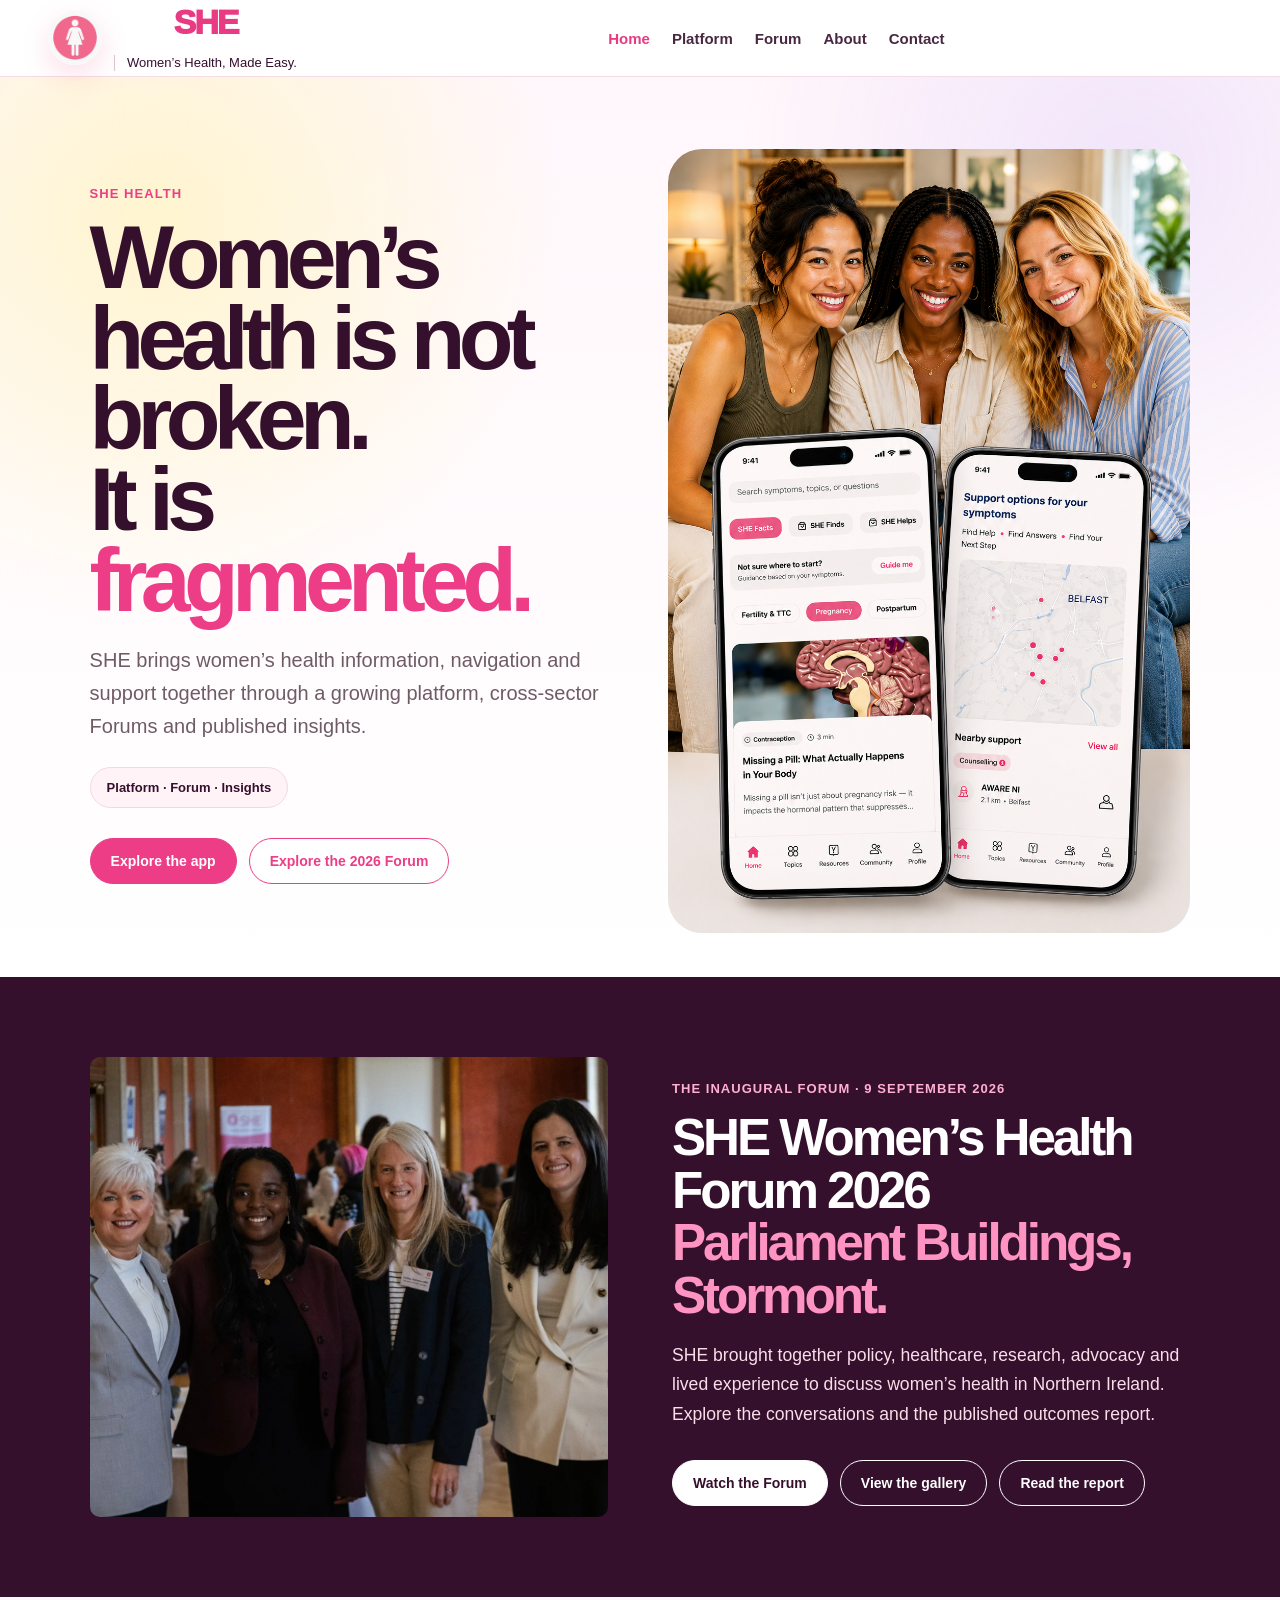
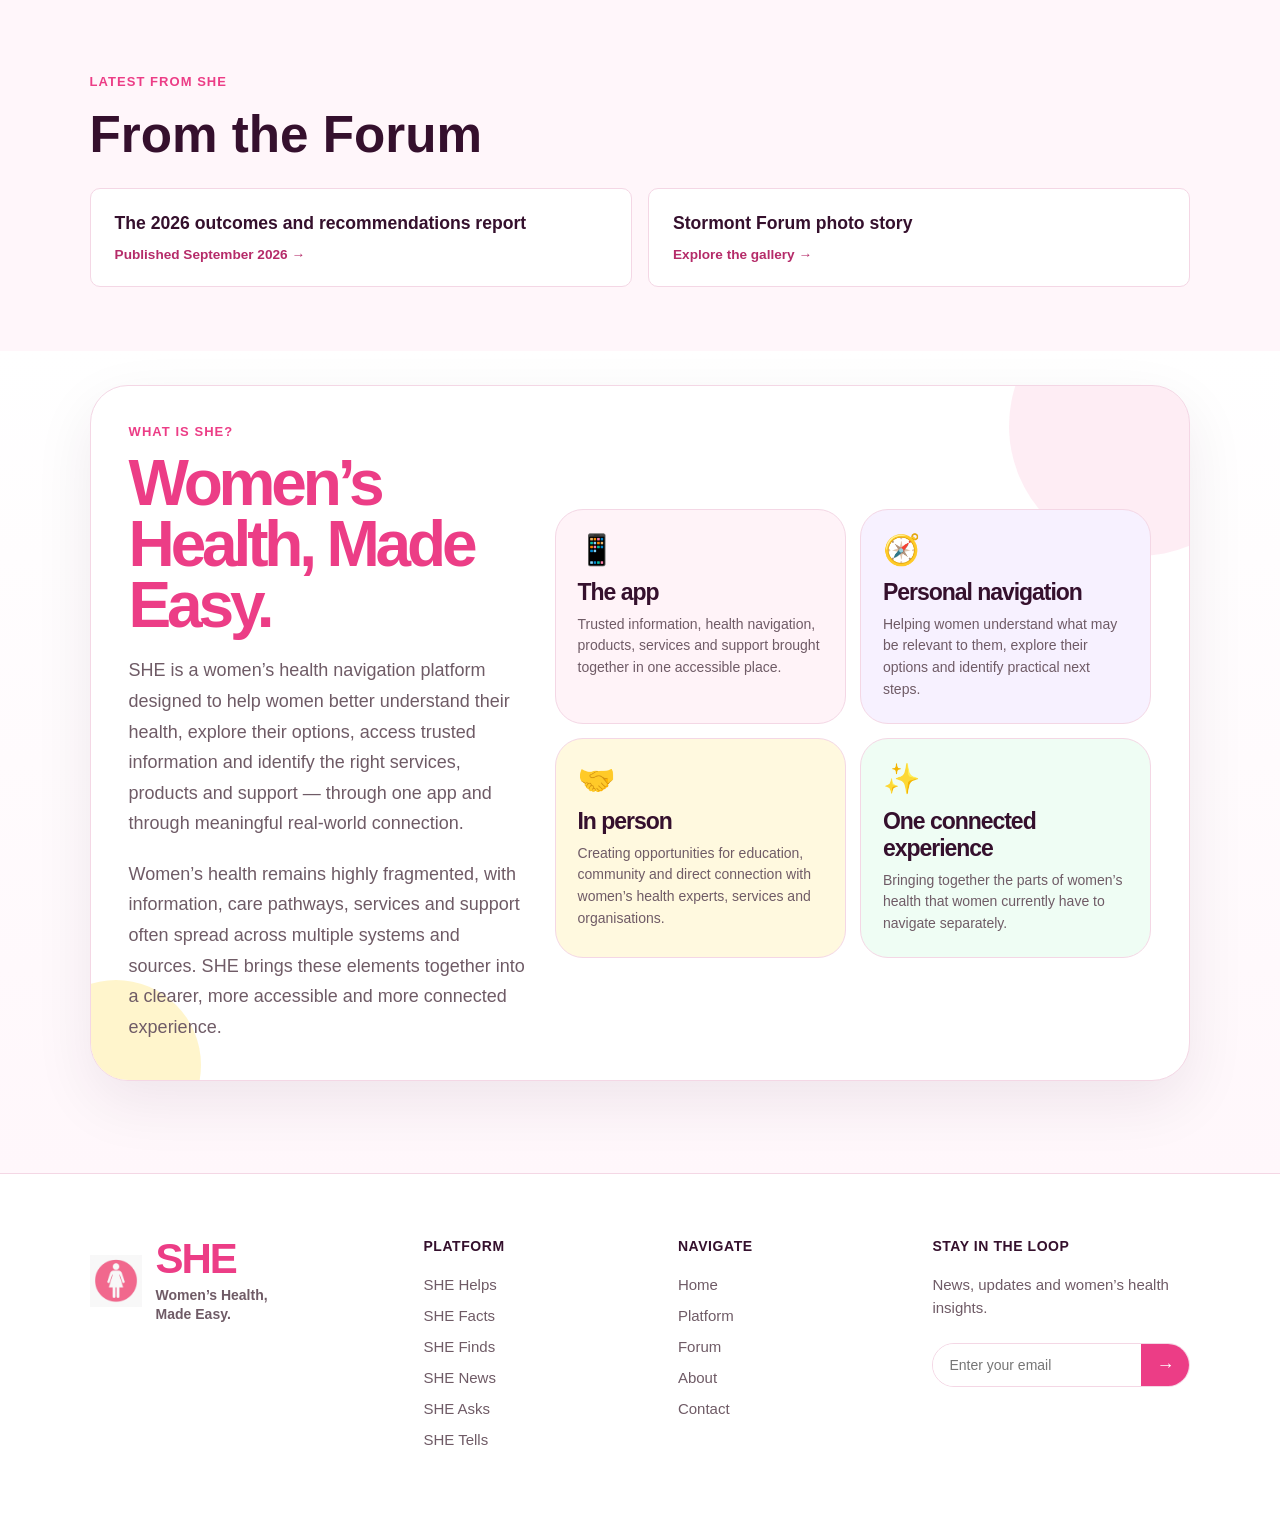
==== index.html @ 7c16cd6d "Unify navigation across every page and remove header early access" ====
<!doctype html>
<html lang="en">
<head>
<meta charset="utf-8">
<meta name="viewport" content="width=device-width,initial-scale=1">

<title>SHE Health | Women’s Health, Made Easy.</title>
<link rel="icon" type="image/png" href="assets/logo.png">

<link rel="stylesheet" href="style.css">
<link rel="stylesheet" href="css/global.css">
<link rel="stylesheet" href="css/home-forum.css">

<style>
:root{
  --pink:#ec3d86;
  --pink-dark:#d82f75;
  --pink-soft:#fff3f8;
  --plum:#35102d;
  --muted:#6f5b66;
  --border:#f4d7e5;
  --shadow:0 22px 60px rgba(53,16,45,.08);
  --purple:#8b5cf6;
  --green:#22c55e;
  --blue:#2563eb;
  --yellow:#fff4c7;
}

*{ box-sizing:border-box; }

body{
  margin:0;
  font-family:Arial, Helvetica, sans-serif;
  background:linear-gradient(180deg,#fff7fb,#fff);
  color:var(--plum);
}

a{ text-decoration:none; color:inherit; }

/* HEADER */
.nav{
  width:100%;
  background:#fff;
  border-bottom:1px solid var(--border);
  position:sticky;
  top:0;
  z-index:9999;
}

.wrap{
  max-width:1180px;
  margin:0 auto;
}

.nav-inner{
  min-height:88px;
  display:flex;
  align-items:center;
  justify-content:space-between;
  gap:34px;
  padding:0 7%;
}

.brand{
  display:flex;
  align-items:center;
  gap:16px;
  min-width:max-content;
}

.brand-logo{
  width:58px;
  height:58px;
  object-fit:contain;
  display:block;
}

.brand-text{
  display:flex;
  flex-direction:column;
  line-height:1;
}

.brand-name{
  font-size:40px;
  font-weight:900;
  letter-spacing:-.08em;
  color:var(--pink);
}

.brand-tag{
  margin-top:6px;
  font-size:13px;
  font-weight:800;
  color:var(--muted);
  white-space:nowrap;
}

.links{
  display:flex;
  align-items:center;
  justify-content:center;
  gap:42px;
  flex:1;
}

.links a{
  color:var(--plum);
  font-size:15px;
  font-weight:900;
  opacity:.9;
  white-space:nowrap;
}

.links a:hover,
.links a.active{
  color:var(--pink);
  opacity:1;
}

.btn,
.header-early-access{
  display:inline-flex;
  align-items:center;
  justify-content:center;
  border:1px solid var(--pink);
  background:var(--pink);
  color:#fff;
  border-radius:999px;
  padding:15px 24px;
  font-size:15px;
  font-weight:900;
  white-space:nowrap;
  box-shadow:0 12px 26px rgba(236,61,134,.18);
}

/* HIDE DESKTOP MENU BOX */
.menu-toggle,
.mobile-menu-btn{
  display:none;
}

/* HERO */
.homepage-hero{
  padding:72px 7% 44px;
  background:
    radial-gradient(circle at 12% 16%, rgba(255,244,199,.85), transparent 30%),
    radial-gradient(circle at 88% 10%, rgba(139,92,246,.12), transparent 28%),
    linear-gradient(180deg,#fff7fb 0%,#fff 100%);
}

.home-shell{
  max-width:1180px;
  margin:0 auto;
}

.home-hero-card{
  display:grid;
  grid-template-columns:1.02fr .98fr;
  min-height:620px;
  gap:34px;
  align-items:center;
}

.home-hero-copy{
  padding:34px 0 46px;
  display:flex;
  flex-direction:column;
  justify-content:center;
}

.home-kicker{
  color:var(--pink);
  font-size:13px;
  letter-spacing:.08em;
  text-transform:uppercase;
  font-weight:900;
  margin-bottom:16px;
}

.home-title{
  margin:0;
  font-size:clamp(54px,7vw,92px);
  line-height:.9;
  letter-spacing:-.075em;
  color:var(--plum);
}

.home-title span{ color:var(--pink); }

.home-intro{
  margin:24px 0 0;
  color:var(--muted);
  font-size:20px;
  line-height:1.65;
  max-width:620px;
}

.home-demo-note{
  margin-top:24px;
  display:inline-flex;
  align-items:center;
  gap:10px;
  width:fit-content;
  background:#fff3f8;
  border:1px solid var(--border);
  color:var(--plum);
  border-radius:999px;
  padding:12px 16px;
  font-weight:900;
  font-size:13px;
}

.home-actions{
  display:flex;
  flex-wrap:wrap;
  gap:12px;
  margin-top:30px;
}

.home-btn{
  border:1px solid var(--pink);
  background:var(--pink);
  color:#fff;
  border-radius:999px;
  padding:14px 20px;
  font-size:14px;
  font-weight:900;
}

.home-btn.secondary{
  background:#fff;
  color:var(--pink);
}

.home-visual{
  position:relative;
  min-height:auto;
  background:none;
  border:none;
  border-radius:0;
  box-shadow:none;
  overflow:visible;
  display:flex;
  align-items:center;
  justify-content:center;
}

.hero-women-image{
  width:100%;
  max-width:760px;
  display:block;
  object-fit:contain;
}

/* WHAT IS SHE */
.what-is-she{
  padding:34px 7% 92px;
  background:linear-gradient(180deg,#fff,#fff7fb);
}

.what-card{
  max-width:1180px;
  margin:0 auto;
  background:#fff;
  border:1px solid var(--border);
  border-radius:38px;
  box-shadow:var(--shadow);
  padding:38px;
  display:grid;
  grid-template-columns:.8fr 1.2fr;
  gap:28px;
  align-items:center;
  position:relative;
  overflow:hidden;
}

.what-card:before{
  content:"";
  position:absolute;
  width:260px;
  height:260px;
  border-radius:50%;
  background:rgba(236,61,134,.09);
  right:-80px;
  top:-90px;
}

.what-card:after{
  content:"";
  position:absolute;
  width:170px;
  height:170px;
  border-radius:50%;
  background:rgba(255,244,199,.9);
  left:-60px;
  bottom:-70px;
}

.what-copy,
.what-grid{
  position:relative;
  z-index:1;
}

.what-kicker{
  color:var(--pink);
  font-size:13px;
  letter-spacing:.08em;
  text-transform:uppercase;
  font-weight:900;
  margin-bottom:14px;
}

.what-title{
  margin:0;
  font-size:clamp(42px,5vw,70px);
  line-height:.95;
  letter-spacing:-.065em;
}

.what-title span{ color:var(--pink); }

.what-text{
  margin:20px 0 0;
  color:var(--muted);
  font-size:18px;
  line-height:1.7;
}

.what-grid{
  display:grid;
  grid-template-columns:repeat(2,1fr);
  gap:14px;
}

.what-pill{
  border:1px solid var(--border);
  border-radius:28px;
  background:#fff;
  padding:22px;
  min-height:150px;
}

.what-emoji{
  font-size:30px;
  display:block;
  margin-bottom:12px;
}

.what-pill h3{
  margin:0 0 8px;
  font-size:23px;
  letter-spacing:-.045em;
}

.what-pill p{
  margin:0;
  color:var(--muted);
  font-size:14px;
  line-height:1.55;
}

.what-pill.pink{ background:#fff3f8; }
.what-pill.purple{ background:#f7f1ff; }
.what-pill.yellow{ background:#fff9df; }
.what-pill.green{ background:#effdf4; }

/* FOOTER */
.site-footer{
  background:#fff;
  border-top:1px solid var(--border);
  padding:64px 7%;
  margin-top:0;
}

.footer-container{
  max-width:1180px;
  margin:0 auto;
  display:grid;
  grid-template-columns:1.4fr 1fr 1fr 1.3fr;
  gap:56px;
  align-items:flex-start;
}

.footer-logo-row{
  display:flex;
  align-items:center;
  gap:14px;
}

.footer-logo-row img{
  width:52px;
  height:52px;
  object-fit:contain;
}

.footer-brand h2{
  margin:0;
  font-size:42px;
  line-height:1;
  color:var(--pink);
  letter-spacing:-.05em;
}

.footer-brand p{
  margin:6px 0 0;
  font-size:14px;
  line-height:1.35;
  color:var(--muted);
  font-weight:700;
}

.footer-column{
  display:flex;
  flex-direction:column;
  gap:10px;
}

.footer-column h4{
  margin:0 0 10px;
  font-size:14px;
  color:var(--plum);
  font-weight:900;
  text-transform:uppercase;
  letter-spacing:.04em;
}

.footer-column a{
  display:block;
  color:var(--muted);
  font-size:15px;
  line-height:1.4;
}

.footer-column a:hover{ color:var(--pink); }

.footer-text{
  margin:0 0 14px;
  color:var(--muted);
  font-size:15px;
  line-height:1.5;
}

.footer-form{
  display:flex;
  max-width:320px;
  border:1px solid var(--border);
  border-radius:999px;
  overflow:hidden;
  background:#fff;
}

.footer-form input{
  flex:1;
  border:0;
  padding:13px 16px;
  font-size:14px;
  outline:none;
  min-width:0;
}

.footer-form button{
  width:48px;
  border:0;
  background:var(--pink);
  color:#fff;
  font-size:18px;
  cursor:pointer;
}

/* MOBILE */
@media(max-width:950px){
  .nav-inner{
    min-height:auto;
    padding:16px 20px;
    align-items:center;
    flex-wrap:nowrap;
    gap:16px;
  }

  .brand{
    flex:1;
  }

  .brand-logo{
    width:50px;
    height:50px;
  }

  .brand-name{
    font-size:34px;
  }

  .brand-tag{
    font-size:11px;
  }

  .links,
  .header-early-access{
    display:none;
  }

  .mobile-menu-btn,
  .menu-toggle{
    display:flex;
    align-items:center;
    justify-content:center;
    width:48px;
    height:48px;
    border-radius:14px;
    background:var(--pink);
    color:#fff;
    border:none;
    font-size:22px;
    font-weight:900;
    cursor:pointer;
    box-shadow:0 10px 24px rgba(236,61,134,.22);
  }
  .homepage-hero{
    padding:46px 24px 28px;
  }

  .home-hero-card{
    grid-template-columns:1fr;
    min-height:auto;
    gap:24px;
  }

  .home-hero-copy{
    padding:18px 0 6px;
  }

  .home-title{
    font-size:clamp(44px,13vw,66px);
  }

  .home-intro{
    font-size:17px;
  }

  .home-actions{
    flex-direction:column;
  }

  .home-btn{
    text-align:center;
  }

  .home-visual{
    min-height:auto;
    border:none;
    border-radius:0;
  }

  .hero-women-image{
    max-width:100%;
  }

  .what-is-she{
    padding:26px 24px 70px;
  }

  .what-card{
    grid-template-columns:1fr;
    padding:28px;
    border-radius:32px;
  }

  .what-grid{
    grid-template-columns:1fr;
  }

  .site-footer{
    padding:48px 24px;
  }

  .footer-container{
    grid-template-columns:1fr;
    gap:34px;
  }

  .footer-form{
    max-width:100%;
  }
}
</style>
<link rel="stylesheet" href="css/site-nav.css?v=20260923"></head>

<body>

<header class="nav site-header"><div class="wrap nav-inner site-nav-inner"><a class="brand site-brand" href="index.html" aria-label="SHE Health home"><img class="brand-logo" src="assets/logo.png" alt=""><span class="brand-text"><span class="brand-name">SHE</span><span class="brand-tag">Women’s Health, Made Easy.</span></span></a><nav class="links site-links" aria-label="Main navigation"><a href="index.html" class="active" aria-current="page">Home</a><a href="platform.html">Platform</a><a href="forum.html">Forum</a><a href="about.html">About</a><a href="contact.html">Contact</a></nav><button class="site-menu-toggle" type="button" aria-label="Open menu" aria-expanded="false" aria-controls="site-mobile-links">☰</button></div><nav id="site-mobile-links" class="site-mobile-links" aria-label="Mobile navigation" hidden><a href="index.html" class="active" aria-current="page">Home</a><a href="platform.html">Platform</a><a href="forum.html">Forum</a><a href="about.html">About</a><a href="contact.html">Contact</a></nav></header>

<main>

<section class="homepage-hero">
  <div class="home-shell">

    <div class="home-hero-card">
      <div class="home-hero-copy">
        <div class="home-kicker">SHE Health</div>

        <h1 class="home-title">
          Women’s health is not broken.<br>
          It is <span>fragmented.</span>
        </h1>

        <p class="home-intro">
          SHE brings women’s health information, navigation and support together through a growing platform, cross-sector Forums and published insights.
        </p>

        <div class="home-demo-note">
          Platform · Forum · Insights
        </div>

        <div class="home-actions">
          <a class="home-btn" href="platform.html">Explore the app</a>
          <a class="home-btn secondary" href="forum.html">Explore the 2026 Forum</a>
        </div>
      </div>

      <div class="home-visual">
        <img 
          src="assets/homepage-women.png" 
          alt="Women using SHE Health"
          class="hero-women-image"
        >
      </div>
    </div>

  </div>
</section>

<section class="home-forum"><div class="home-forum-inner"><div class="home-forum-photo"><img src="media/dsc03332.webp" alt="Delegates at the SHE Women’s Health Forum in the Long Gallery" loading="lazy"></div><div class="home-forum-copy"><p class="home-kicker">The inaugural Forum · 9 September 2026</p><h2>SHE Women’s Health Forum 2026<br><span>Parliament Buildings, Stormont.</span></h2><p>SHE brought together policy, healthcare, research, advocacy and lived experience to discuss women’s health in Northern Ireland. Explore the conversations and the published outcomes report.</p><div class="home-actions"><a class="home-btn" href="forum.html#watch">Watch the Forum</a><a class="home-btn secondary" href="forum.html#gallery">View the gallery</a><a class="home-btn secondary" href="media/she-forum-2026-report.pdf">Read the report</a></div></div></div></section><section class="home-latest"><div class="home-latest-inner"><p class="home-kicker">Latest from SHE</p><h2>From the Forum</h2><div><a href="forum.html#report">The 2026 outcomes and recommendations report <span>Published September 2026 →</span></a><a href="forum.html#gallery">Stormont Forum photo story <span>Explore the gallery →</span></a></div></div></section><section class="what-is-she">
  <div class="what-card">

    <div class="what-copy">
      <div class="what-kicker">What is SHE?</div>

      <h2 class="what-title">
        <span>Women’s Health, Made Easy.</span>
      </h2>

      <p class="what-text">
        SHE is a women’s health navigation platform designed to help women better understand their health, explore their options, access trusted information and identify the right services, products and support — through one app and through meaningful real-world connection.
      </p>

      <p class="what-text">
        Women’s health remains highly fragmented, with information, care pathways, services and support often spread across multiple systems and sources. SHE brings these elements together into a clearer, more accessible and more connected experience.
      </p>
    </div>

    <div class="what-grid">
      <article class="what-pill pink">
        <span class="what-emoji">📱</span>
        <h3>The app</h3>
        <p>Trusted information, health navigation, products, services and support brought together in one accessible place.</p>
      </article>

      <article class="what-pill purple">
        <span class="what-emoji">🧭</span>
        <h3>Personal navigation</h3>
        <p>Helping women understand what may be relevant to them, explore their options and identify practical next steps.</p>
      </article>

      <article class="what-pill yellow">
        <span class="what-emoji">🤝</span>
        <h3>In person</h3>
        <p>Creating opportunities for education, community and direct connection with women’s health experts, services and organisations.</p>
      </article>

      <article class="what-pill green">
        <span class="what-emoji">✨</span>
        <h3>One connected experience</h3>
        <p>Bringing together the parts of women’s health that women currently have to navigate separately.</p>
      </article>
    </div>

  </div>
</section>

</main>

<footer class="site-footer">
  <div class="footer-container">

    <div class="footer-brand">
      <div class="footer-logo-row">
        <img src="assets/logo.png" alt="SHE logo">

        <div>
          <h2>SHE</h2>
          <p>Women’s Health,<br>Made Easy.</p>
        </div>
      </div>
    </div>

    <div class="footer-column">
      <h4>Platform</h4>
      <a href="she-helps.html">SHE Helps</a>
      <a href="she-facts.html">SHE Facts</a>
      <a href="she-finds.html">SHE Finds</a>
      <a href="she-news.html">SHE News</a>
      <a href="she-asks.html">SHE Asks</a>
      <a href="she-tells.html">SHE Tells</a>
    </div>

    <div class="footer-column">
      <h4>Navigate</h4>
      <a href="index.html">Home</a>
      <a href="platform.html">Platform</a>
      <a href="forum.html">Forum</a>
      <a href="about.html">About</a>
      <a href="contact.html">Contact</a>
    </div>

    <div class="footer-column">
      <h4>Stay in the loop</h4>

      <p class="footer-text">
        News, updates and women’s health insights.
      </p>

      <form class="footer-form">
        <input type="email" placeholder="Enter your email">
        <button type="submit">→</button>
      </form>
    </div>

  </div>
</footer>

<script src="js/global-ui.js?v=20260923"></script>
  
<script>
document.addEventListener("DOMContentLoaded", function () {
  const menuButton = document.querySelector(".mobile-menu-btn, .menu-toggle");

  if (!menuButton) return;

  const mobileMenu = document.createElement("div");
  mobileMenu.className = "mobile-menu-panel";

  mobileMenu.innerHTML = `
    <a href="index.html">Home</a>
    <a href="platform.html">Platform</a>
    <a href="forum.html">Forum</a>
    <a href="about.html">About</a>
    <a href="contact.html">Contact</a>
    <a href="https://forms.gle/8C21wsKWfFVxAec66" target="_blank">Join Early Access</a>
  `;

  document.body.appendChild(mobileMenu);

  menuButton.addEventListener("click", function () {
    mobileMenu.classList.toggle("is-open");
  });
});
</script>
<script src="js/site-nav.js?v=20260923"></script></body>
</html>
---- style.css ----
:root{--pink:#ef4f87;--pink2:#f47aa5;--deep:#21111d;--muted:#6d4b5b;--soft:#fff4f8;--card:#fff;--line:#f6d9e4}*{box-sizing:border-box}body{margin:0;background:#fff8fb;color:var(--deep);font-family:Inter,ui-sans-serif,system-ui,-apple-system,BlinkMacSystemFont,"Segoe UI",sans-serif}a{color:inherit;text-decoration:none}.wrap{max-width:1240px;margin:0 auto;padding:0 28px}.nav{position:sticky;top:0;z-index:50;background:rgba(255,255,255,.9);backdrop-filter:blur(14px);border-bottom:1px solid var(--line)}.nav-inner{height:76px;display:flex;align-items:center;justify-content:space-between;gap:24px}.brand{display:flex;align-items:center;gap:12px}.brand-logo{width:54px;height:54px;border-radius:50%;object-fit:cover;box-shadow:0 10px 28px rgba(239,79,135,.18)}.brand-name{font-size:34px;font-weight:950;letter-spacing:-.06em;color:var(--pink);line-height:.9}.brand-tag{font-size:13px;border-left:1px solid #d8c3cc;padding-left:12px;line-height:1.3;color:#22131e}.links{display:flex;align-items:center;gap:34px;font-weight:800}.links a.active,.links a:hover{color:var(--pink)}.btn{display:inline-flex;align-items:center;justify-content:center;border:0;border-radius:999px;padding:14px 26px;background:var(--pink);color:#fff;font-weight:900;box-shadow:0 16px 38px rgba(239,79,135,.22)}.btn.alt{background:#fff;color:var(--pink);border:1.5px solid var(--pink);box-shadow:none}.hero{position:relative;overflow:hidden;background:linear-gradient(180deg,#fff 0%,#fff1f6 100%);border-bottom:1px solid #fae1e9}.hero:after{content:"";position:absolute;left:-5%;right:-5%;bottom:-100px;height:270px;background:rgba(239,79,135,.09);border-radius:50% 50% 0 0;transform:rotate(-3deg)}.hero-grid{position:relative;z-index:1;display:grid;grid-template-columns:.9fr 1.1fr;gap:44px;align-items:center;min-height:650px}.headline{font-family:Georgia,'Times New Roman',serif;font-size:68px;line-height:.98;letter-spacing:-.05em;margin:0}.headline .pink{color:var(--pink)}.lead{font-size:18px;line-height:1.75;max-width:560px;color:#24151d;margin:26px 0}.actions{display:flex;gap:14px;flex-wrap:wrap}.proof{display:grid;grid-template-columns:repeat(3,1fr);gap:28px;margin-top:58px}.proof-item{display:flex;gap:14px;align-items:flex-start}.proof-icon{color:var(--pink);font-size:30px}.proof-title{font-weight:950;margin-bottom:6px}.proof-text{font-size:14px;line-height:1.5;color:#352231}.phones{position:relative;min-height:590px}.phone{position:absolute;bottom:0;border-radius:38px;filter:drop-shadow(0 28px 50px rgba(33,17,29,.22))}.phone.home{left:20px;width:335px;z-index:2}.phone.map{right:0;width:335px;z-index:1;transform:rotate(3deg)}.section{padding:76px 0}.support-grid{display:grid;grid-template-columns:.8fr repeat(4,1fr);gap:26px;align-items:stretch}.section-title{font-family:Georgia,'Times New Roman',serif;font-size:32px;line-height:1.05;letter-spacing:-.035em;margin:0 0 18px}.section-copy{color:#443040;line-height:1.55}.card{background:#fff;border-radius:22px;padding:28px;box-shadow:0 20px 60px rgba(239,79,135,.08);border:1px solid #fff1f5}.card-icon{width:54px;height:54px;border-radius:50%;display:grid;place-items:center;background:linear-gradient(135deg,var(--pink),#e64878);color:#fff;font-size:25px;margin-bottom:18px}.card h3{margin:0 0 16px;font-size:18px}.card p{color:#493143;line-height:1.55;margin:0}.card a,.pink-link{display:inline-block;color:var(--pink);font-weight:900;margin-top:20px}.quote{margin-top:30px;background:#fff4f8;border-radius:24px;padding:28px 40px;display:flex;justify-content:space-between;align-items:center;gap:24px}.quote-mark{font-size:64px;color:var(--pink);font-family:Georgia,serif;line-height:.5}.pill-cloud{display:flex;flex-wrap:wrap;gap:12px;justify-content:center;margin-top:30px}.pill{background:#fff;border-radius:999px;padding:12px 20px;font-weight:900;color:#755163;box-shadow:0 12px 34px rgba(239,79,135,.07)}.dark{background:#24151d;color:#fff}.gradient-panel{background:linear-gradient(135deg,#f24491,#24151d);color:#fff;border-radius:36px;padding:58px}.split{display:grid;grid-template-columns:1fr 1fr;gap:36px;align-items:center}.form{display:grid;gap:14px}.form input,.form select,.form textarea{width:100%;border:1px solid #f1cbd9;border-radius:16px;padding:15px 16px;font:inherit;background:#fff}.footer{padding:34px 0;border-top:1px solid var(--line);background:#fff;color:#765768}.footer-inner{display:flex;justify-content:space-between;gap:20px}.mini-hero{padding:80px 0 34px;text-align:center}.mini-hero h1{font-family:Georgia,'Times New Roman',serif;font-size:58px;letter-spacing:-.05em;line-height:1;margin:0}.mini-hero p{max-width:760px;margin:22px auto;color:var(--muted);font-size:18px;line-height:1.7}.grid3{display:grid;grid-template-columns:repeat(3,1fr);gap:22px}.grid2{display:grid;grid-template-columns:repeat(2,1fr);gap:26px}.notice{background:#fff;border-left:5px solid var(--pink);border-radius:20px;padding:26px;box-shadow:0 18px 48px rgba(239,79,135,.08)}@media(max-width:980px){.links{display:none}.hero-grid,.split,.support-grid{grid-template-columns:1fr}.headline{font-size:52px}.phones{min-height:auto;display:grid;grid-template-columns:1fr 1fr;gap:12px}.phone{position:relative;left:auto!important;right:auto!important;bottom:auto;width:100%!important;transform:none!important}.proof,.grid3,.grid2{grid-template-columns:1fr}.quote{display:block}.brand-name{font-size:28px}}@media(max-width:620px){.wrap{padding:0 18px}.hero-grid{min-height:auto;padding:56px 0}.headline{font-size:43px}.proof{grid-template-columns:1fr}.phones{grid-template-columns:1fr}.phone.map{display:none}.nav-inner{height:auto;padding:14px 0}.brand-tag{display:none}.btn{padding:12px 18px}.mini-hero h1{font-size:42px}.gradient-panel{padding:32px}}

/* Corrected previous homepage format with real logo + app visuals */
.brand-word{font-size:34px;font-weight:950;letter-spacing:-.06em;color:var(--pink);line-height:.9}.dark-btn{background:#24151d}.classic-hero{position:relative;overflow:hidden;padding:74px 0 84px;background:#fff8fb}.hero-glow{position:absolute;border-radius:999px;filter:blur(52px);opacity:.7}.hero-glow-one{width:360px;height:360px;background:#ffd3e2;left:42%;top:45px}.hero-glow-two{width:420px;height:420px;background:#ffe9f1;right:-140px;top:160px}.classic-hero-grid{position:relative;z-index:1;display:grid;grid-template-columns:1.05fr .95fr;gap:56px;align-items:center}.eyebrow{display:inline-flex;align-items:center;gap:8px;border:1px solid #f6cddd;background:#fff;border-radius:999px;padding:10px 16px;color:#c22c75;font-weight:900;box-shadow:0 10px 30px rgba(239,79,135,.08);margin-bottom:24px}.classic-copy h1{font-size:76px;line-height:.94;letter-spacing:-.07em;margin:0;font-weight:950}.classic-lead{font-size:20px;line-height:1.7;color:#6d4b5b;max-width:660px;margin:28px 0}.tag-row{display:flex;flex-wrap:wrap;gap:12px;margin-top:30px}.tag-row span{background:#fff;border-radius:999px;padding:11px 16px;color:#7b5364;font-weight:900;box-shadow:0 12px 34px rgba(239,79,135,.07)}.app-visual-card{position:relative;background:#fff;border:1px solid #f8dce7;border-radius:42px;padding:24px;box-shadow:0 34px 80px rgba(239,79,135,.16)}.visual-label{display:flex;justify-content:space-between;align-items:center;background:#fff3f8;border-radius:28px;padding:18px 20px;margin-bottom:18px}.visual-label p{margin:0 0 2px;color:#8c6274;font-size:14px;font-weight:900}.visual-label h3{margin:0;font-size:24px}.visual-label span{height:44px;width:44px;border-radius:50%;background:#fff;display:grid;place-items:center;color:var(--pink);box-shadow:0 8px 24px rgba(239,79,135,.12)}.app-screens{display:grid;grid-template-columns:1fr 1fr;gap:16px;align-items:end}.screen-card{background:#fff;border-radius:32px;padding:10px;box-shadow:0 22px 55px rgba(33,17,29,.14);overflow:hidden}.screen-card img{display:block;width:100%;height:auto;border-radius:24px}.main-screen{transform:translateY(10px)}.map-screen{transform:rotate(2deg)}.nearby-card{display:flex;gap:14px;margin-top:26px;background:#24151d;color:#fff;border-radius:28px;padding:22px}.nearby-card span{color:#ff8fbe;font-size:22px}.nearby-card p{margin:6px 0 0;color:rgba(255,255,255,.72);line-height:1.55}.white-band{background:#fff}.center-block{text-align:center}.mini-eyebrow{text-transform:uppercase;letter-spacing:.22em;color:var(--pink);font-size:13px;font-weight:950}.big-title{font-size:52px;line-height:1;letter-spacing:-.06em;margin:10px 0 18px;font-weight:950}.wide{max-width:760px;margin-left:auto;margin-right:auto}.platform-grid{margin-top:36px}.dark-section{background:#24151d;color:#fff}.light{color:#fff}.light-copy{color:rgba(255,255,255,.72)}.pink-text{color:#ff8fbe}.light-btn{background:#fff;color:#24151d;box-shadow:none;margin-top:24px}.step-grid{display:grid;grid-template-columns:repeat(3,1fr);gap:18px}.step-card{background:rgba(255,255,255,.09);border:1px solid rgba(255,255,255,.1);border-radius:30px;padding:28px}.step-card span{font-size:42px;color:#ff8fbe;font-weight:950}.step-card p{color:rgba(255,255,255,.72);line-height:1.55}.pill-cloud.left{justify-content:flex-start}.stack-card{display:grid;gap:16px;background:#fff;border-radius:38px;padding:24px;box-shadow:0 26px 70px rgba(239,79,135,.12)}.forum-badge{display:inline-flex;background:rgba(255,255,255,.14);border-radius:999px;padding:10px 16px;font-weight:900;margin-bottom:20px}.glass-card{background:rgba(255,255,255,.14);border-radius:32px;padding:30px}.glass-card p{color:rgba(255,255,255,.8)}.actions.center{justify-content:center}@media(max-width:980px){.classic-hero-grid{grid-template-columns:1fr}.classic-copy h1{font-size:56px}.app-screens{max-width:600px}.big-title{font-size:42px}.step-grid{grid-template-columns:1fr}}@media(max-width:620px){.classic-copy h1{font-size:42px}.classic-lead{font-size:17px}.app-screens{grid-template-columns:1fr}.map-screen{display:none}.app-visual-card{padding:16px;border-radius:28px}.big-title{font-size:36px}}
/* ===== SHE MOBILE HEADER ===== */

.she-mobile-header {
  width: 100%;
  height: 88px;
  padding: 18px 28px;
  display: flex;
  align-items: center;
  justify-content: space-between;
  background: #fff7fb;
  border-bottom: 1px solid #ffd6e8;
  position: sticky;
  top: 0;
  z-index: 999;
}

.she-brand {
  display: flex;
  align-items: center;
  gap: 14px;
  text-decoration: none;
  color: #ff3f96;
  font-weight: 900;
  font-size: 42px;
}

.she-logo {
  width: 58px;
  height: 58px;
  border-radius: 50%;
}

.she-menu-toggle {
  width: 52px;
  height: 52px;
  border: none;
  background: transparent;
  display: flex;
  flex-direction: column;
  justify-content: center;
  gap: 7px;
  cursor: pointer;
}

.she-menu-toggle span {
  width: 34px;
  height: 4px;
  background: #ff3f96;
  border-radius: 999px;
}

.she-mobile-menu {
  display: none;
  flex-direction: column;
  background: #fff7fb;
  padding: 24px 28px;
  gap: 20px;
  position: sticky;
  top: 88px;
  z-index: 998;
}

.she-mobile-menu a {
  color: #2a1522;
  text-decoration: none;
  font-size: 22px;
  font-weight: 800;
}

.she-mobile-menu .menu-cta {
  background: #ff3f96;
  color: white;
  padding: 16px;
  border-radius: 999px;
  text-align: center;
}

.she-mobile-menu.active {
  display: flex;
}

/* Hide on desktop */
@media (min-width: 769px) {
  .she-mobile-header,
  .she-mobile-menu {
    display: none;
  }
}
---- css/global.css ----
/* ===== SHE CLEAN SYSTEM ===== */

:root {
  --pink: #e83e7c;
  --pink-dark: #c92f68;
  --pink-soft: #fff3f8;

  --black: #111;
  --text: #3b1230;
  --border: #f3dbe6;
}

/* RESET */
* {
  box-sizing: border-box;
}

body {
  margin: 0;
  font-family: Inter, Arial, sans-serif;
  background: var(--pink-soft);
  color: var(--black);
}

a {
  text-decoration: none;
  color: inherit;
}

/* ===== HEADER ===== */

.she-header {
  position: sticky;
  top: 0;
  z-index: 1000;

  height: 86px;
  padding: 0 6%;
  background: #fff;
  border-bottom: 1px solid var(--border);

  display: flex;
  align-items: center;
  justify-content: space-between;
}

.she-brand {
  display: flex;
  align-items: center;
  gap: 12px;
}

.she-icon {
  width: 44px;
  height: 44px;
  border-radius: 50%;
  background: var(--pink);
  color: white;

  display: flex;
  align-items: center;
  justify-content: center;
  font-weight: 900;
}

.she-title {
  display: flex;
  flex-direction: column;
}

.she-title strong {
  font-size: 28px;
  color: var(--pink);
}

.she-title span {
  font-size: 11px;
  color: var(--text);
}

.she-nav {
  display: flex;
  gap: 22px;
}

.she-nav a {
  font-weight: 700;
}

.she-cta {
  background: var(--pink);
  color: white;
  padding: 12px 22px;
  border-radius: 999px;
}

/* ===== MOBILE MENU ===== */

.menu-btn {
  display: none;
  background: var(--pink);
  color: white;
  border: 0;
  width: 44px;
  height: 44px;
  border-radius: 50%;
}

@media (max-width: 900px) {
  .she-nav {
    display: none;
    position: absolute;
    top: 86px;
    left: 0;
    width: 100%;
    background: #fff;
    padding: 20px;
    flex-direction: column;
    gap: 16px;
  }

  .she-nav.open {
    display: flex;
  }

  .menu-btn {
    display: block;
  }
}

/* ===== HERO ===== */

.hero {
  padding: 80px 6%;
  text-align: center;
}

.hero h1 {
  font-size: clamp(32px, 8vw, 60px);
  margin-bottom: 20px;
}

.hero p {
  max-width: 600px;
  margin: 0 auto;
  color: var(--text);
}

/* ===== CARDS ===== */

.grid {
  max-width: 1100px;
  margin: 60px auto;
  padding: 0 6%;

  display: grid;
  grid-template-columns: repeat(3, 1fr);
  gap: 26px;
}

.card {
  background: #fff;
  border-radius: 24px;
  padding: 28px;

  box-shadow: 0 12px 40px rgba(0,0,0,0.06);

  transition: 0.2s;
}

.card:hover {
  transform: translateY(-5px);
}

.card-icon {
  width: 50px;
  height: 50px;
  border-radius: 50%;
  background: var(--pink);
  color: white;

  display: flex;
  align-items: center;
  justify-content: center;

  margin-bottom: 18px;
}

/* ===== INTERACTIVE ===== */

.filter-bar {
  display: flex;
  gap: 10px;
  justify-content: center;
  margin-bottom: 30px;
}

.filter-btn {
  padding: 10px 16px;
  border-radius: 999px;
  border: 1px solid var(--border);
  background: white;
  cursor: pointer;
}

.filter-btn.active {
  background: var(--pink);
  color: white;
}

.hidden {
  display: none;
}

/* ===== FOOTER ===== */

.footer {
  padding: 30px 6%;
  border-top: 1px solid var(--border);
  background: white;

  display: flex;
  justify-content: space-between;
}

@media (max-width: 900px) {
  .grid {
    grid-template-columns: 1fr;
  }

  .footer {
    flex-direction: column;
    gap: 10px;
  }
}
/* ===== SHE EMERGENCY CLEAN PREMIUM SYSTEM ===== */

:root {
  --she-pink: #e83e7c;
  --she-pink-dark: #c92f68;
  --she-bg: #fff7fb;
  --she-soft: #fff3f8;
  --she-ink: #080014;
  --she-plum: #3b1230;
  --she-muted: #765b6b;
  --she-border: #efd5df;
  --she-shadow: 0 22px 60px rgba(59, 18, 48, 0.10);
}

* {
  box-sizing: border-box;
}

html,
body {
  margin: 0;
  padding: 0;
  overflow-x: hidden;
}

body {
  font-family: Arial, Helvetica, sans-serif;
  background: var(--she-bg);
  color: var(--she-ink);
}

a {
  color: inherit;
  text-decoration: none;
}

/* Header */

.she-header {
  width: 100%;
  min-height: 92px;
  padding: 0 7%;
  background: #fff;
  border-bottom: 1px solid var(--she-border);
  display: flex;
  align-items: center;
  justify-content: space-between;
  gap: 24px;
  position: sticky;
  top: 0;
  z-index: 1000;
}

.she-brand {
  display: flex;
  align-items: center;
  gap: 12px;
  flex-shrink: 0;
}

.she-logo {
  width: 46px;
  height: 46px;
  object-fit: contain;
}

.she-brand-copy strong {
  display: block;
  font-size: 2.25rem;
  line-height: 0.9;
  color: var(--she-pink);
  font-weight: 900;
  letter-spacing: -0.06em;
}

.she-brand-copy span {
  display: block;
  font-size: 0.76rem;
  line-height: 1.05;
  color: var(--she-plum);
  font-weight: 800;
}

.she-desktop-nav {
  display: flex;
  align-items: center;
  gap: 24px;
}

.she-desktop-nav a {
  font-size: 0.95rem;
  font-weight: 900;
}

.she-desktop-nav a.active,
.she-desktop-nav a:hover {
  color: var(--she-pink);
}

.she-header-btn,
.she-btn {
  display: inline-flex;
  align-items: center;
  justify-content: center;
  background: var(--she-pink);
  color: white;
  border-radius: 999px;
  padding: 14px 26px;
  font-weight: 900;
}

.she-header-btn:hover,
.she-btn:hover {
  background: var(--she-pink-dark);
}

.she-menu-btn {
  display: none;
  width: 50px;
  height: 50px;
  border: none;
  border-radius: 50%;
  background: var(--she-pink);
  color: white;
  font-size: 1.5rem;
  font-weight: 900;
}

.she-mobile-nav {
  display: none;
}

/* Homepage */

.home-hero {
  width: min(1180px, 90%);
  margin: 0 auto;
  padding: 80px 0 90px;
  display: grid;
  grid-template-columns: 1fr 0.9fr;
  gap: 60px;
  align-items: center;
}

.home-hero h1 {
  font-size: clamp(3rem, 7vw, 6.5rem);
  line-height: 0.9;
  letter-spacing: -0.075em;
  margin: 0 0 28px;
}

.home-hero h1 span {
  color: var(--she-pink);
}

.home-hero p {
  font-size: 1.15rem;
  line-height: 1.7;
  color: var(--she-muted);
  max-width: 620px;
}

.home-actions {
  display: flex;
  gap: 14px;
  margin-top: 26px;
}

.she-btn.secondary {
  background: white;
  color: var(--she-pink);
  border: 1px solid var(--she-border);
}

.she-btn.light {
  background: white;
  color: var(--she-pink);
}

.home-visual img,
.clarity-image img {
  width: 100%;
  display: block;
  border-radius: 34px;
}

/* Sections */

.clarity-section {
  width: min(1180px, 90%);
  margin: 0 auto 90px;
  display: grid;
  grid-template-columns: 1fr 0.9fr 1fr;
  gap: 26px;
  align-items: center;
}

.clarity-card,
.feature-card,
.helps-strip {
  background: white;
  border: 1px solid var(--she-border);
  border-radius: 34px;
  padding: 36px;
  box-shadow: var(--she-shadow);
}

.clarity-card h2,
.section-heading h2,
.helps-strip h2 {
  font-size: clamp(2rem, 4vw, 4rem);
  line-height: 0.95;
  letter-spacing: -0.055em;
  margin: 0 0 18px;
}

.clarity-card h2 span,
.section-heading h2 span {
  color: var(--she-pink);
}

.clarity-card p,
.feature-card p,
.helps-strip p {
  color: var(--she-muted);
  line-height: 1.65;
}

.section-block {
  width: min(1180px, 90%);
  margin: 0 auto 90px;
}

.section-heading {
  text-align: center;
  margin-bottom: 38px;
}

.section-heading p,
.eyebrow {
  color: var(--she-pink);
  font-weight: 900;
  letter-spacing: 0.12em;
}

.six-grid {
  display: grid;
  grid-template-columns: repeat(3, 1fr);
  gap: 26px;
}

.feature-card {
  min-height: 230px;
  transition: 0.25s ease;
}

.feature-card:hover {
  transform: translateY(-6px);
}

.feature-icon {
  width: 58px;
  height: 58px;
  border-radius: 50%;
  background: var(--she-pink);
  color: white;
  display: grid;
  place-items: center;
  font-size: 1.4rem;
  font-weight: 900;
  margin-bottom: 24px;
}

.feature-card h3 {
  font-size: 1.35rem;
  margin: 0 0 12px;
}

.helps-strip {
  width: min(1180px, 90%);
  margin: 0 auto 90px;
  background: linear-gradient(135deg, var(--she-pink), var(--she-pink-dark));
  color: white;
}

.helps-strip p {
  color: rgba(255,255,255,0.86);
}

.helps-strip .eyebrow {
  color: white;
}

.she-footer {
  background: white;
  border-top: 1px solid var(--she-border);
  padding: 26px 7%;
  display: flex;
  justify-content: space-between;
  gap: 20px;
  color: var(--she-muted);
}

.she-footer span {
  color: var(--she-pink);
}

/* Mobile */

@media (max-width: 900px) {
  .she-header {
    min-height: 86px;
    padding: 0 5%;
  }

  .she-brand-copy strong {
    font-size: 2rem;
  }

  .she-brand-copy span {
    display: none;
  }

  .she-desktop-nav,
  .she-header-btn {
    display: none;
  }

  .she-menu-btn {
    display: grid;
    place-items: center;
  }

  .she-mobile-nav {
    display: none;
    background: white;
    border-bottom: 1px solid var(--she-border);
    padding: 22px 6%;
    flex-direction: column;
    gap: 18px;
    box-shadow: 0 22px 50px rgba(59, 18, 48, 0.10);
  }

  .she-mobile-nav.open {
    display: flex;
  }

  .she-mobile-nav a {
    font-weight: 900;
    color: var(--she-plum);
  }

  .home-hero,
  .clarity-section,
  .six-grid {
    grid-template-columns: 1fr;
  }

  .home-hero {
    padding: 54px 0 70px;
    gap: 34px;
  }

  .home-hero h1 {
    font-size: clamp(3rem, 14vw, 5rem);
  }

  .home-actions {
    display: grid;
    grid-template-columns: 1fr 1fr;
  }

  .she-btn {
    padding: 13px 16px;
    font-size: 0.9rem;
    text-align: center;
  }

  .clarity-section,
  .section-block,
  .helps-strip {
    margin-bottom: 58px;
  }

  .clarity-card,
  .feature-card,
  .helps-strip {
    padding: 28px;
    border-radius: 28px;
  }

  .section-heading {
    text-align: left;
  }

  .she-footer {
    flex-direction: column;
    font-size: 0.9rem;
  }
}
---- css/home-forum.css ----
.home-forum{padding:5rem 7%;background:#35102d;color:#fff}.home-forum-inner{max-width:1180px;margin:auto;display:grid;grid-template-columns:1fr 1fr;gap:4rem;align-items:center}.home-forum-photo img{display:block;width:100%;height:460px;object-fit:cover;border-radius:10px}.home-forum .home-kicker{color:#ffafd2}.home-forum h2{font-size:clamp(2.6rem,4vw,4.8rem);line-height:1.03;letter-spacing:-.06em;margin:0}.home-forum h2 span{color:#ff94c2}.home-forum p:not(.home-kicker){font-size:1.1rem;line-height:1.7;color:#f9deea}.home-forum .home-btn{background:#fff;color:#35102d;border-color:#fff}.home-forum .home-btn.secondary{background:transparent;color:#fff}.home-latest{padding:4rem 7%;background:#fff6fa}.home-latest-inner{max-width:1180px;margin:auto}.home-latest h2{font-size:clamp(2rem,4vw,3.5rem);margin:0 0 1.5rem}.home-latest-inner>div{display:grid;grid-template-columns:1fr 1fr;gap:1rem}.home-latest a{background:white;border:1px solid #f4d7e5;border-radius:10px;padding:1.5rem;font-weight:800;font-size:1.1rem}.home-latest a span{display:block;font-size:.85rem;color:#b52b69;margin-top:.8rem}@media(max-width:800px){.home-forum-inner,.home-latest-inner>div{grid-template-columns:1fr}.home-forum-photo img{height:330px}}
---- css/site-nav.css ----
/* The same site navigation on every public page. */
.nav.site-header{position:sticky;top:0;z-index:100;background:rgba(255,255,255,.97);border-bottom:1px solid #f4dbe5;backdrop-filter:blur(14px);box-shadow:none}
.site-header .site-nav-inner{width:min(100%,1240px);max-width:1240px;height:76px;min-height:76px;margin:auto;padding:0 28px;display:flex;align-items:center;justify-content:space-between;gap:24px;flex-wrap:nowrap}
.site-header .site-brand{display:flex;align-items:center;gap:12px;white-space:nowrap;min-width:0}
.site-header .site-brand .brand-logo{display:block;width:54px;height:54px;object-fit:cover;border-radius:50%;flex:none}
.site-header .site-brand .brand-text{display:flex;align-items:center;gap:10px}
.site-header .site-brand .brand-name{font-size:34px;font-weight:950;line-height:1;color:#e83b83;letter-spacing:-.06em}
.site-header .site-brand .brand-tag{font-size:13px;line-height:1.2;color:#35102d;font-weight:400;padding-left:12px;border-left:1px solid #dbc4cf;white-space:nowrap}
.site-header .site-links{display:flex;align-items:center;gap:22px;flex-wrap:nowrap;white-space:nowrap;margin-left:auto}
.site-header .site-links a{font-size:15px;font-weight:800;color:#35102d;text-decoration:none}
.site-header .site-links a.active,.site-header .site-links a:hover{color:#e83b83}
.site-header .site-nav-cta{display:inline-flex;align-items:center;justify-content:center;white-space:nowrap;min-height:44px;background:#e83b83;color:#fff;border-radius:999px;padding:10px 20px;font-size:15px;font-weight:800;text-decoration:none;box-shadow:none}
.site-header .site-menu-toggle{display:none;border:0;background:transparent;color:#35102d;font-size:26px;cursor:pointer;line-height:1;padding:8px;min-width:44px;min-height:44px}
.site-header .site-mobile-links[hidden]{display:none!important}
.site-header .site-mobile-links{display:none}
/* Retired page-level menus otherwise duplicate the shared navigation. */
.mobile-menu-panel,.mobile-sidebar,#mobileSidebar,#mobileOverlay,.mobile-overlay,.she-mobile-nav,.she-unified-mobile-menu{display:none!important}
.nav.site-header .mobile-menu-btn,.nav.site-header .menu-toggle{display:none!important}
@media(max-width:1000px){
 .site-header .site-nav-inner{height:72px;min-height:72px;padding:0 18px!important;width:100%!important;max-width:100%!important}
 .site-header .site-links,.site-header .site-nav-cta{display:none!important}
 .site-header .site-menu-toggle{display:inline-flex!important;align-items:center;justify-content:center;margin-left:auto}
 .site-header .site-mobile-links:not([hidden]){display:flex!important;flex-direction:column;gap:0;background:#fff;border-top:1px solid #f4dbe5;padding:8px 18px 18px;max-height:calc(100vh - 72px);overflow:auto}
 .site-header .site-mobile-links a{display:block;padding:14px 10px;border-bottom:1px solid #f8e9ef;color:#35102d;font-size:17px;font-weight:800;text-decoration:none}
 .site-header .site-mobile-links a.active{color:#e83b83}
 .site-header .site-mobile-links .site-mobile-cta{margin-top:12px;background:#e83b83;color:white;text-align:center;border-radius:999px;border:0}
}
@media(max-width:520px){.site-header .site-brand .brand-logo{width:46px;height:46px}.site-header .site-brand .brand-name{font-size:29px!important}.site-header .site-brand .brand-tag{font-size:11px!important;max-width:145px;white-space:normal}}
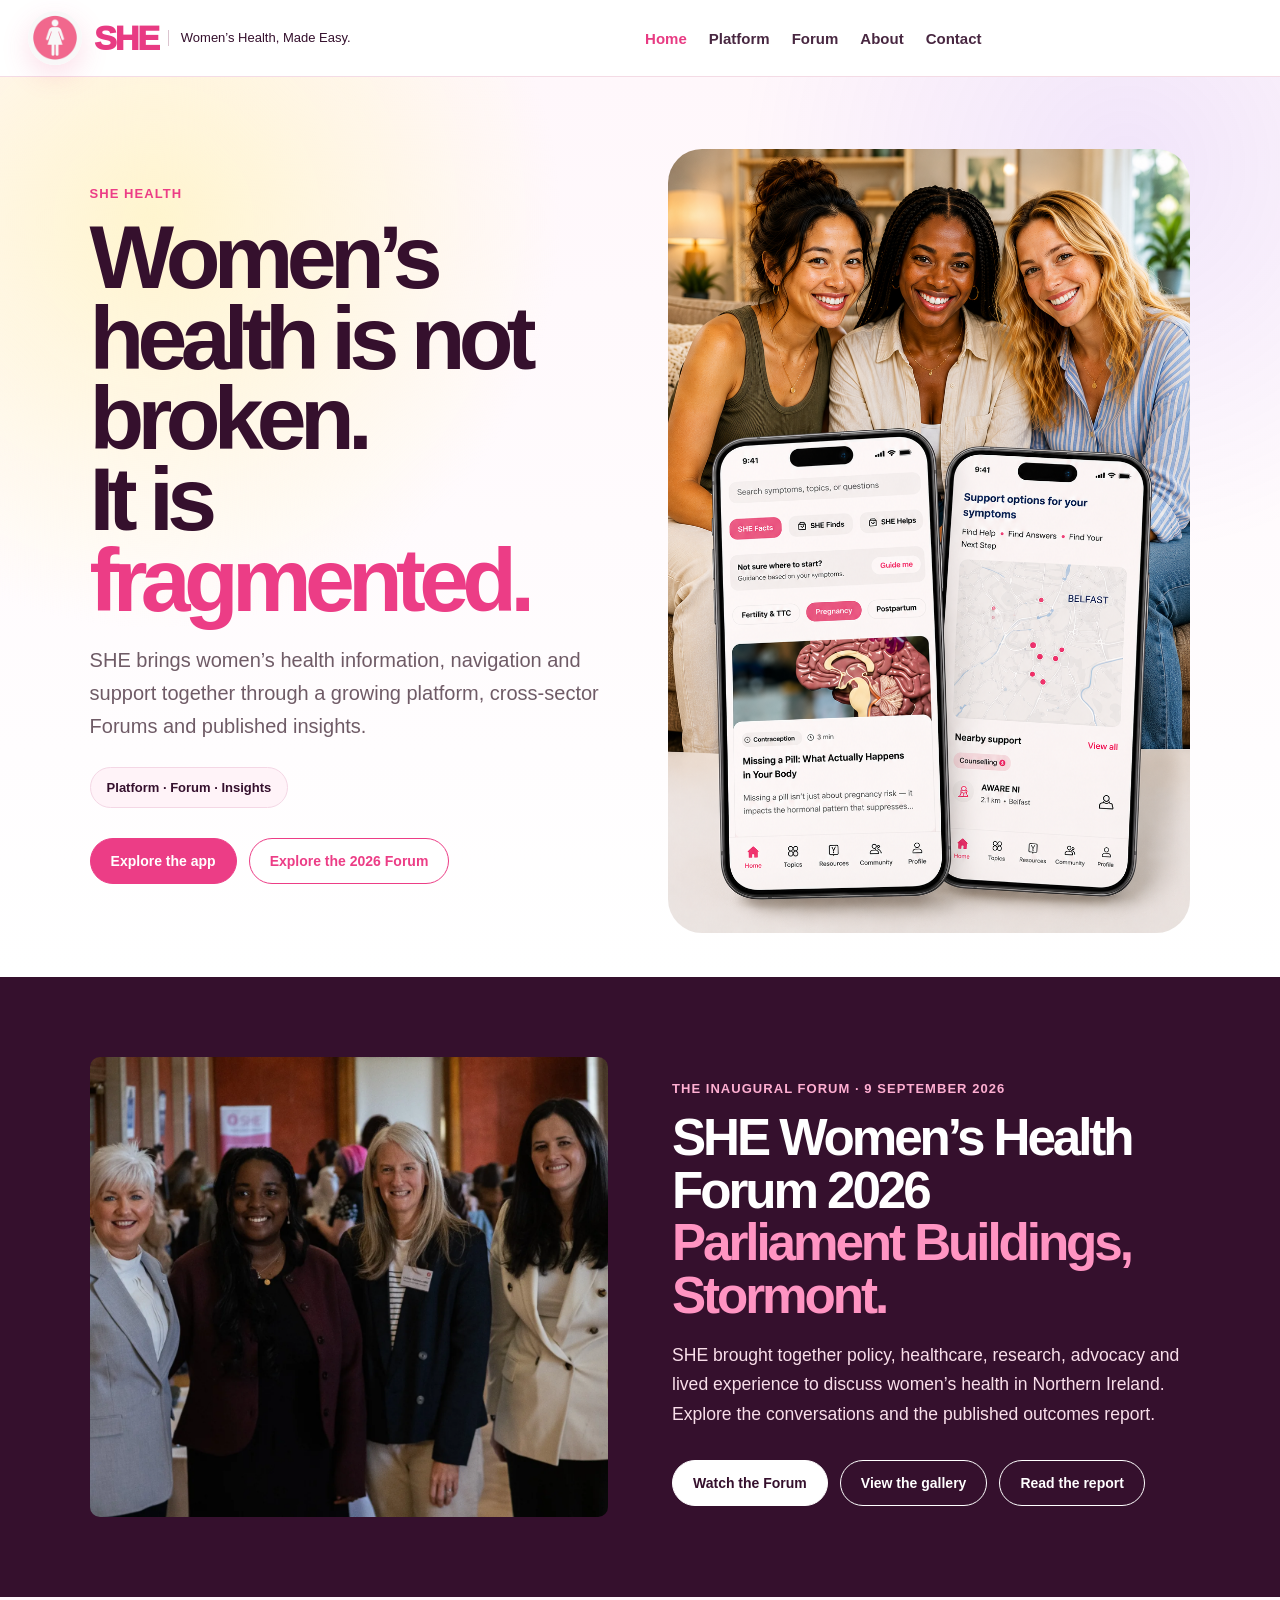
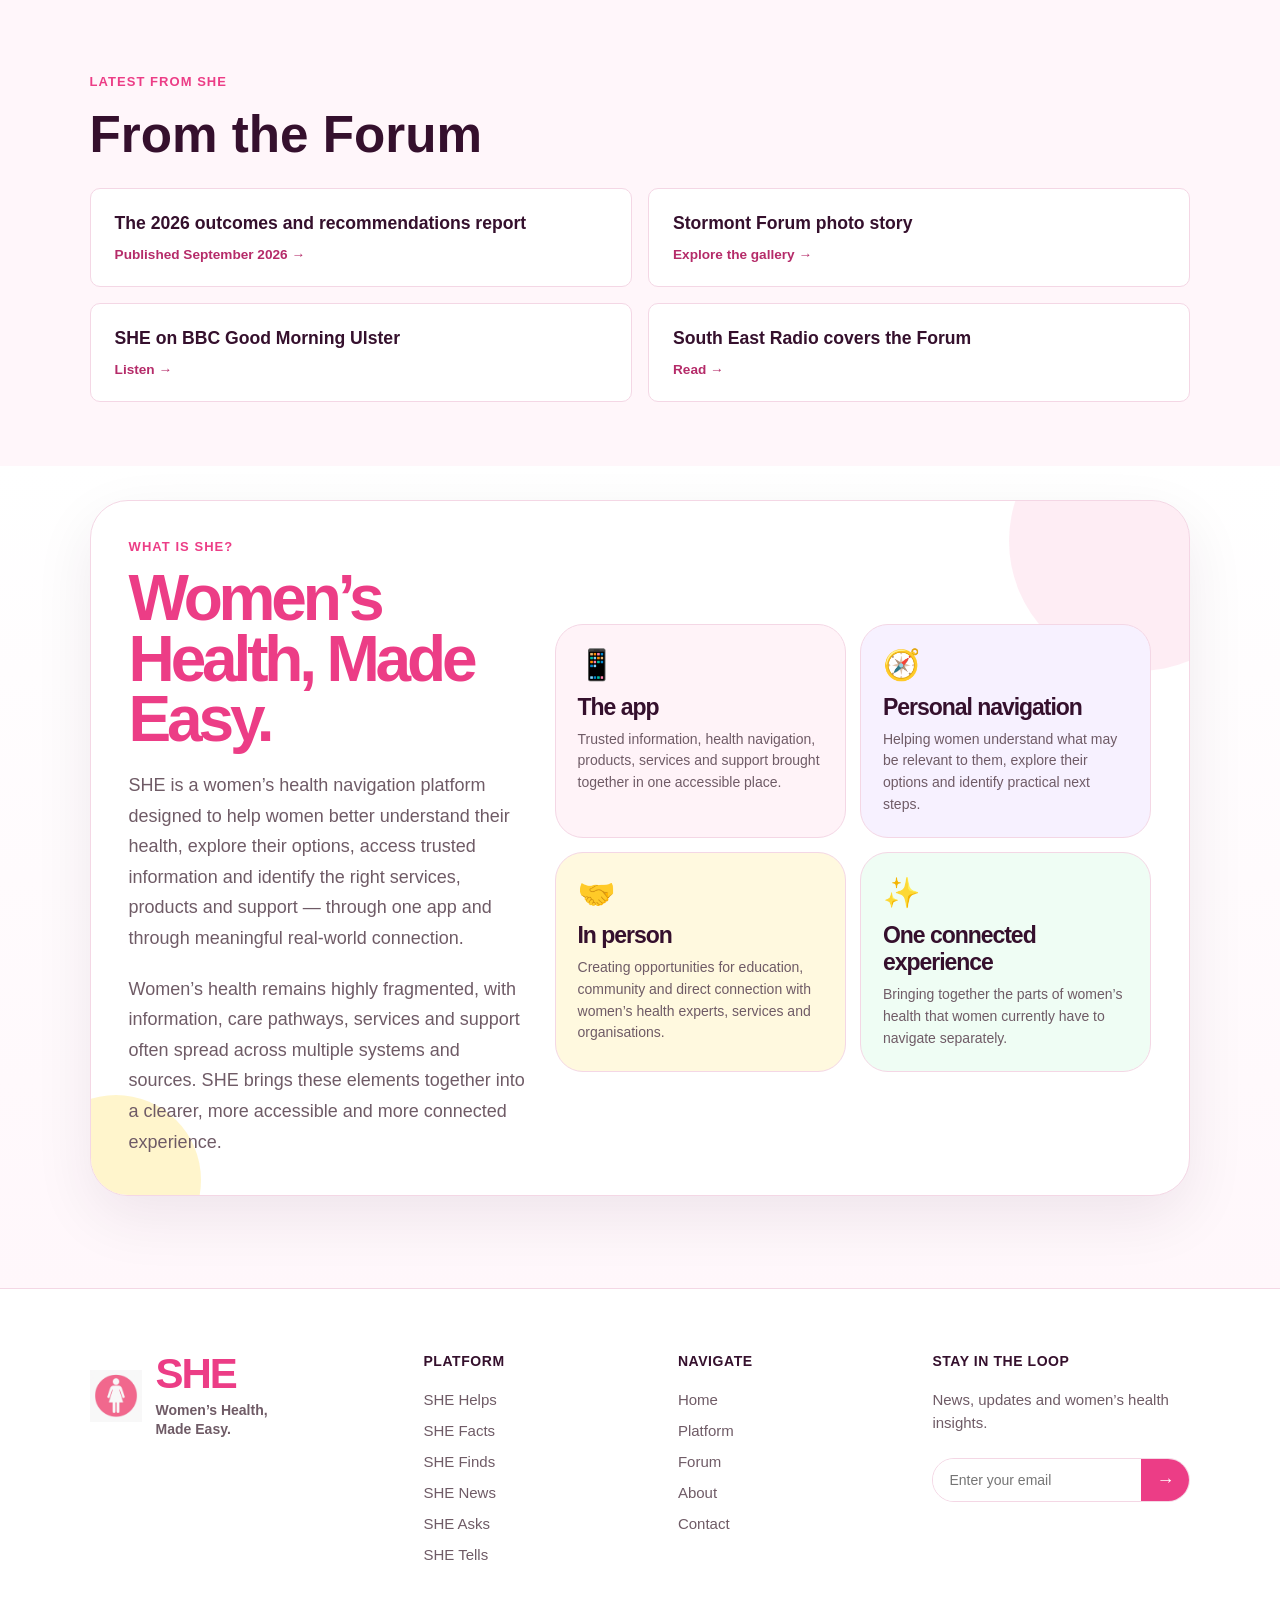
==== commit e0f9cc79: "Feature revised Forum report and BBC and South East Radio coverage" ====
--- a/index.html
+++ b/index.html
@@ -631,7 +631,7 @@
   </div>
 </section>
 
-<section class="home-forum"><div class="home-forum-inner"><div class="home-forum-photo"><img src="media/dsc03332.webp" alt="Delegates at the SHE Women’s Health Forum in the Long Gallery" loading="lazy"></div><div class="home-forum-copy"><p class="home-kicker">The inaugural Forum · 9 September 2026</p><h2>SHE Women’s Health Forum 2026<br><span>Parliament Buildings, Stormont.</span></h2><p>SHE brought together policy, healthcare, research, advocacy and lived experience to discuss women’s health in Northern Ireland. Explore the conversations and the published outcomes report.</p><div class="home-actions"><a class="home-btn" href="forum.html#watch">Watch the Forum</a><a class="home-btn secondary" href="forum.html#gallery">View the gallery</a><a class="home-btn secondary" href="media/she-forum-2026-report.pdf">Read the report</a></div></div></div></section><section class="home-latest"><div class="home-latest-inner"><p class="home-kicker">Latest from SHE</p><h2>From the Forum</h2><div><a href="forum.html#report">The 2026 outcomes and recommendations report <span>Published September 2026 →</span></a><a href="forum.html#gallery">Stormont Forum photo story <span>Explore the gallery →</span></a></div></div></section><section class="what-is-she">
+<section class="home-forum"><div class="home-forum-inner"><div class="home-forum-photo"><img src="media/dsc03332.webp" alt="Delegates at the SHE Women’s Health Forum in the Long Gallery" loading="lazy"></div><div class="home-forum-copy"><p class="home-kicker">The inaugural Forum · 9 September 2026</p><h2>SHE Women’s Health Forum 2026<br><span>Parliament Buildings, Stormont.</span></h2><p>SHE brought together policy, healthcare, research, advocacy and lived experience to discuss women’s health in Northern Ireland. Explore the conversations and the published outcomes report.</p><div class="home-actions"><a class="home-btn" href="forum.html#watch">Watch the Forum</a><a class="home-btn secondary" href="forum.html#gallery">View the gallery</a><a class="home-btn secondary" href="media/she-forum-2026-report.pdf">Read the report</a></div></div></div></section><section class="home-latest"><div class="home-latest-inner"><p class="home-kicker">Latest from SHE</p><h2>From the Forum</h2><div><a href="forum.html#report">The 2026 outcomes and recommendations report <span>Published September 2026 →</span></a><a href="forum.html#gallery">Stormont Forum photo story <span>Explore the gallery →</span></a><a href="https://www.bbc.co.uk/programmes/m003177g" target="_blank" rel="noopener">SHE on BBC Good Morning Ulster <span>Listen →</span></a><a href="https://www.southeastradio.ie/news/wexford/enniscorthy-woman-brings-womens-health-to-the-heart-of-stormont/" target="_blank" rel="noopener">South East Radio covers the Forum <span>Read →</span></a></div></div></section><section class="what-is-she">
   <div class="what-card">
 
     <div class="what-copy">
--- a/css/site-nav.css
+++ b/css/site-nav.css
@@ -1,11 +1,11 @@
 /* The same site navigation on every public page. */
 .nav.site-header{position:sticky;top:0;z-index:100;background:rgba(255,255,255,.97);border-bottom:1px solid #f4dbe5;backdrop-filter:blur(14px);box-shadow:none}
-.site-header .site-nav-inner{width:min(100%,1240px);max-width:1240px;height:76px;min-height:76px;margin:auto;padding:0 28px;display:flex;align-items:center;justify-content:space-between;gap:24px;flex-wrap:nowrap}
+.site-header .site-nav-inner{width:min(100%,1474px);max-width:1474px;height:76px;min-height:76px;margin:auto;padding:0 28px;display:flex;align-items:center;justify-content:space-between;gap:24px;flex-wrap:nowrap}
 .site-header .site-brand{display:flex;align-items:center;gap:12px;white-space:nowrap;min-width:0}
 .site-header .site-brand .brand-logo{display:block;width:54px;height:54px;object-fit:cover;border-radius:50%;flex:none}
-.site-header .site-brand .brand-text{display:flex;align-items:center;gap:10px}
+.site-header .site-brand .brand-text{display:flex;flex-direction:row;align-items:center;gap:10px}
 .site-header .site-brand .brand-name{font-size:34px;font-weight:950;line-height:1;color:#e83b83;letter-spacing:-.06em}
-.site-header .site-brand .brand-tag{font-size:13px;line-height:1.2;color:#35102d;font-weight:400;padding-left:12px;border-left:1px solid #dbc4cf;white-space:nowrap}
+.site-header .site-brand .brand-tag{font-size:13px;line-height:1.2;color:#35102d;font-weight:400;margin-top:0;padding-left:12px;border-left:1px solid #dbc4cf;white-space:nowrap}
 .site-header .site-links{display:flex;align-items:center;gap:22px;flex-wrap:nowrap;white-space:nowrap;margin-left:auto}
 .site-header .site-links a{font-size:15px;font-weight:800;color:#35102d;text-decoration:none}
 .site-header .site-links a.active,.site-header .site-links a:hover{color:#e83b83}
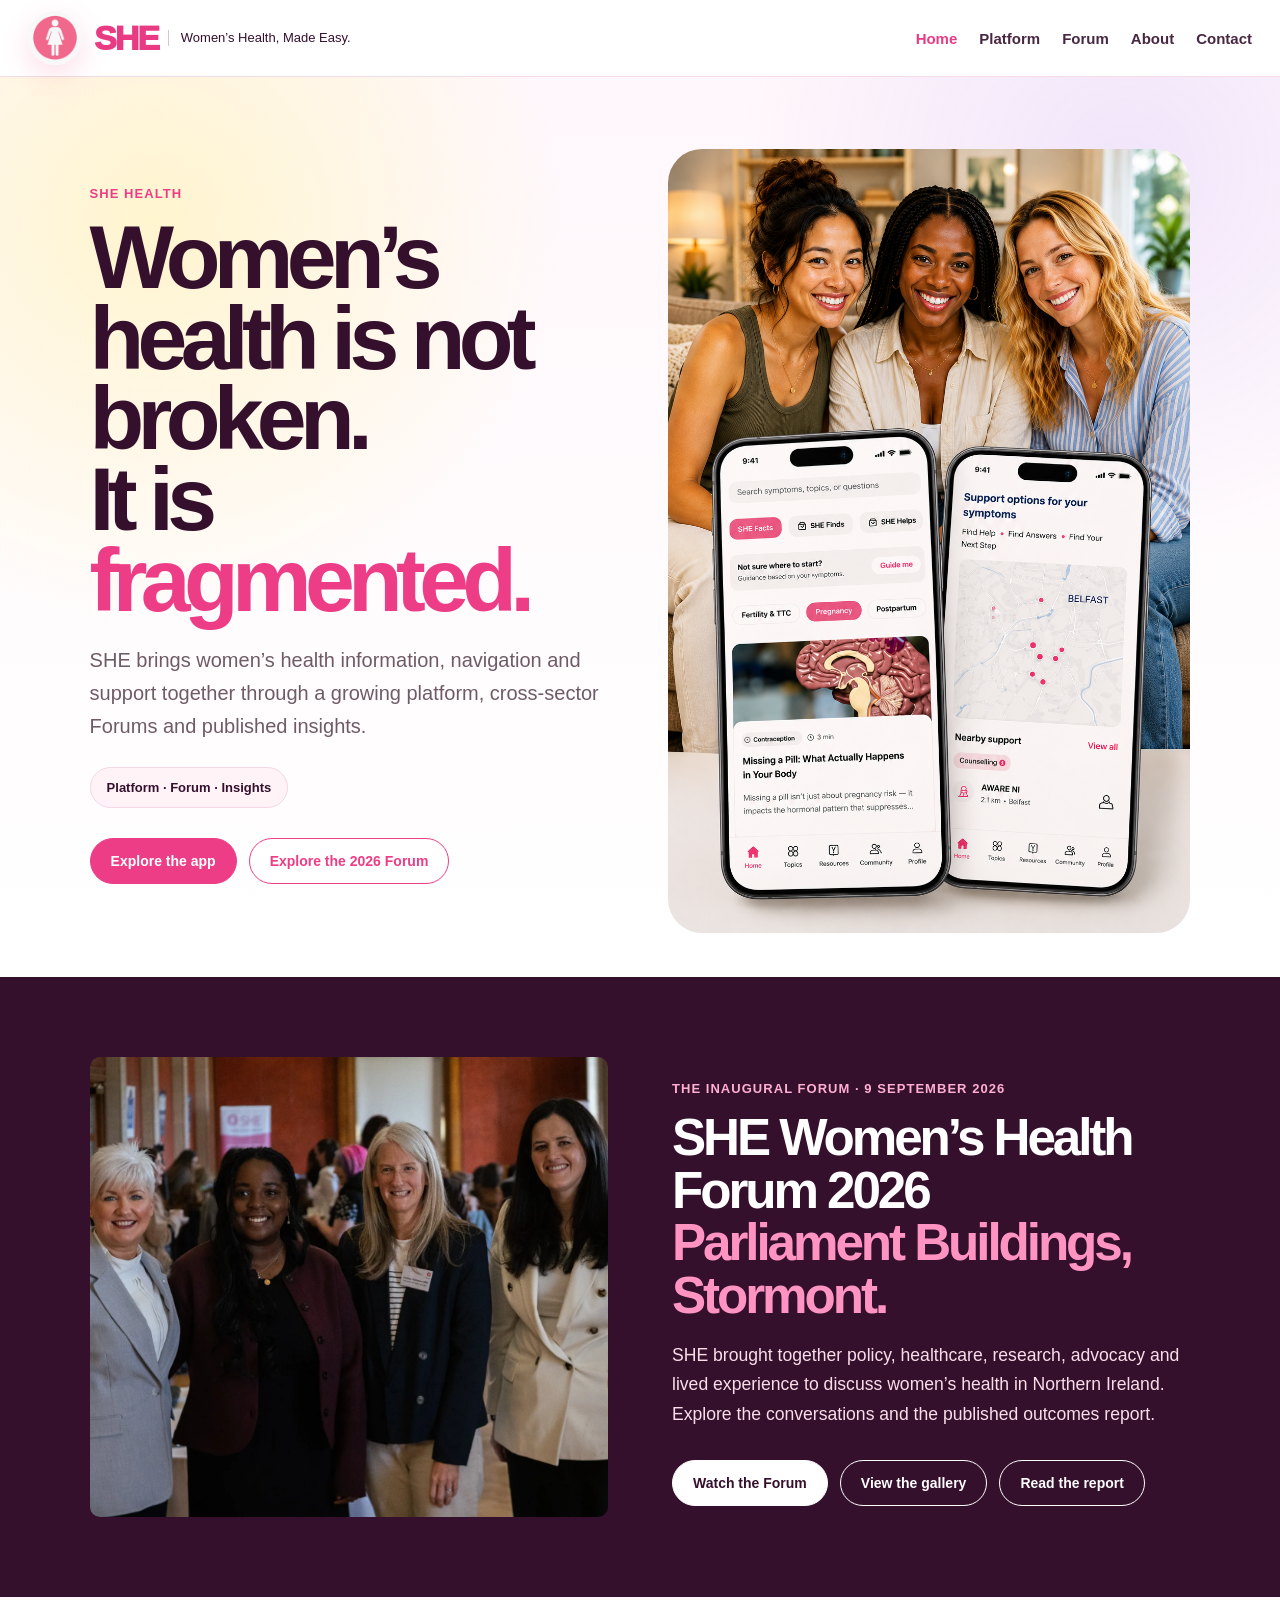
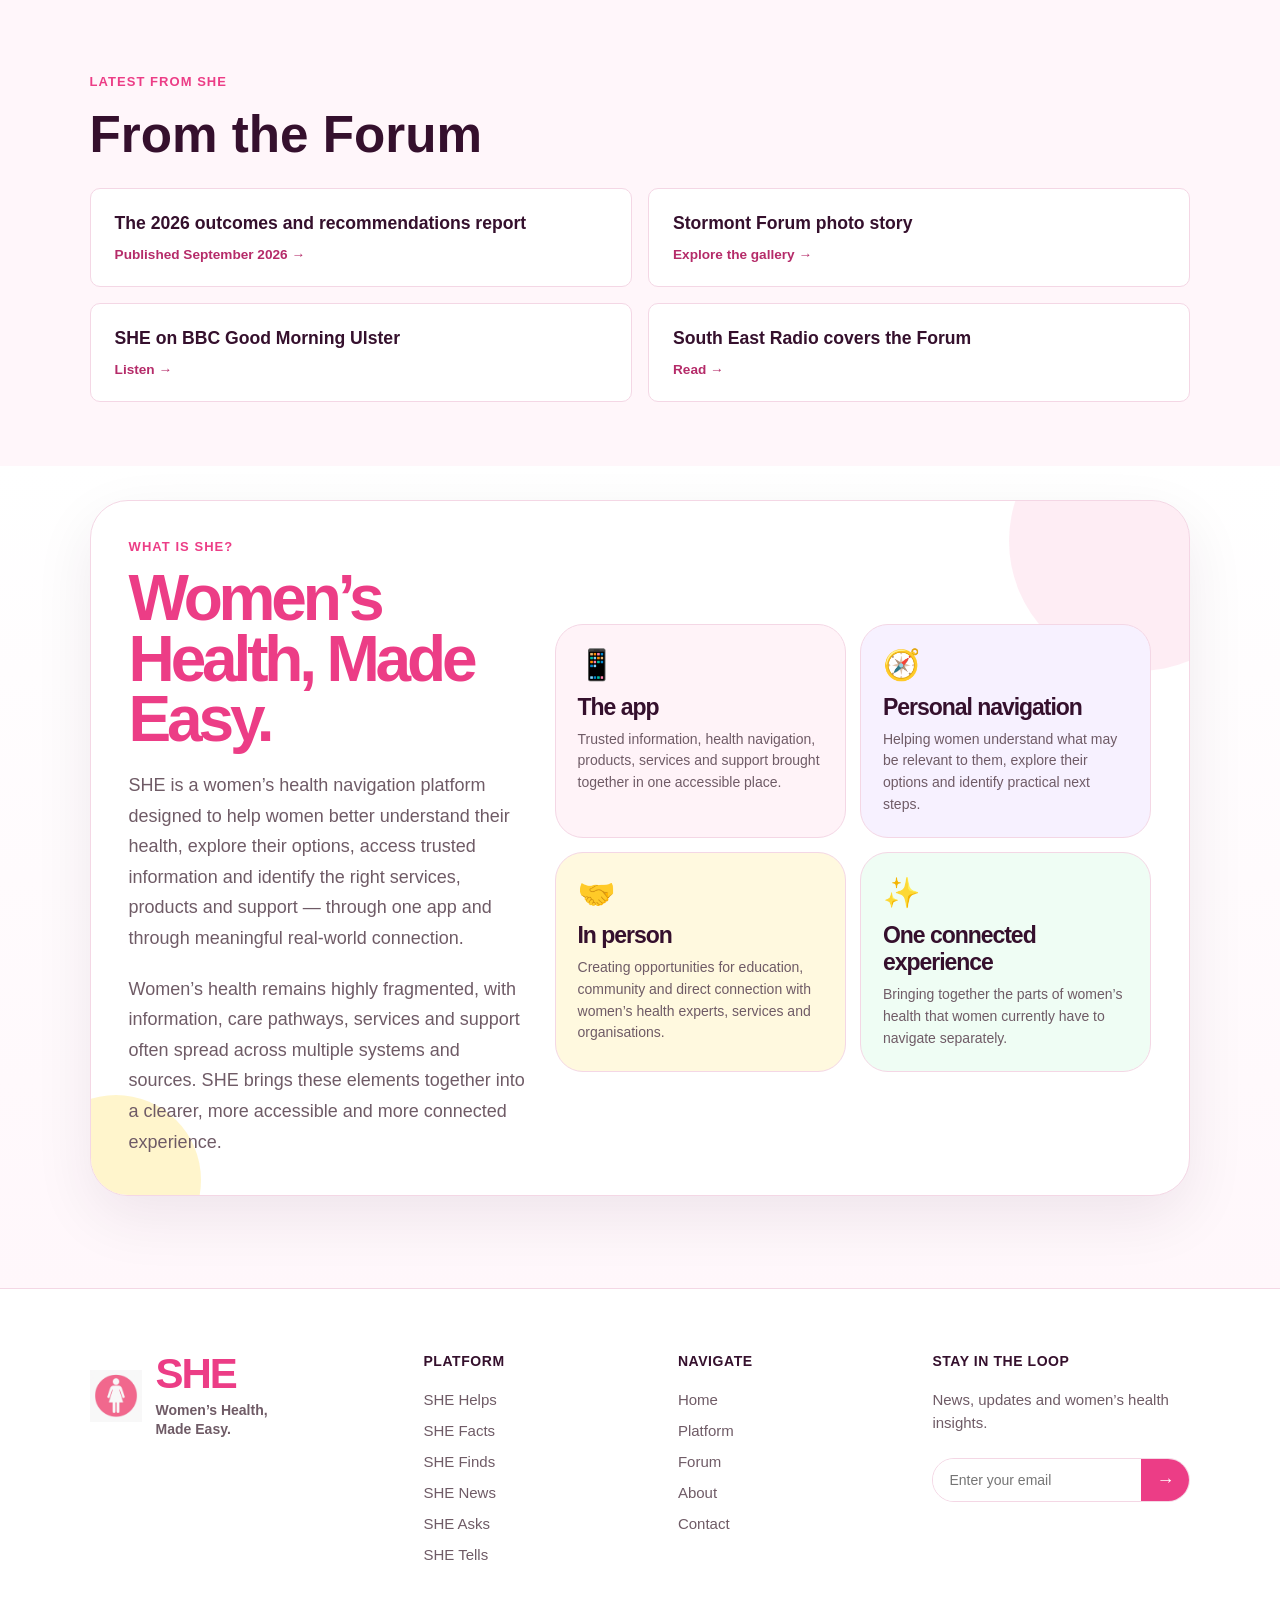
==== commit 78ae515c: "Refresh links to the revised Forum PDF" ====
--- a/index.html
+++ b/index.html
@@ -631,7 +631,7 @@
   </div>
 </section>
 
-<section class="home-forum"><div class="home-forum-inner"><div class="home-forum-photo"><img src="media/dsc03332.webp" alt="Delegates at the SHE Women’s Health Forum in the Long Gallery" loading="lazy"></div><div class="home-forum-copy"><p class="home-kicker">The inaugural Forum · 9 September 2026</p><h2>SHE Women’s Health Forum 2026<br><span>Parliament Buildings, Stormont.</span></h2><p>SHE brought together policy, healthcare, research, advocacy and lived experience to discuss women’s health in Northern Ireland. Explore the conversations and the published outcomes report.</p><div class="home-actions"><a class="home-btn" href="forum.html#watch">Watch the Forum</a><a class="home-btn secondary" href="forum.html#gallery">View the gallery</a><a class="home-btn secondary" href="media/she-forum-2026-report.pdf">Read the report</a></div></div></div></section><section class="home-latest"><div class="home-latest-inner"><p class="home-kicker">Latest from SHE</p><h2>From the Forum</h2><div><a href="forum.html#report">The 2026 outcomes and recommendations report <span>Published September 2026 →</span></a><a href="forum.html#gallery">Stormont Forum photo story <span>Explore the gallery →</span></a><a href="https://www.bbc.co.uk/programmes/m003177g" target="_blank" rel="noopener">SHE on BBC Good Morning Ulster <span>Listen →</span></a><a href="https://www.southeastradio.ie/news/wexford/enniscorthy-woman-brings-womens-health-to-the-heart-of-stormont/" target="_blank" rel="noopener">South East Radio covers the Forum <span>Read →</span></a></div></div></section><section class="what-is-she">
+<section class="home-forum"><div class="home-forum-inner"><div class="home-forum-photo"><img src="media/dsc03332.webp" alt="Delegates at the SHE Women’s Health Forum in the Long Gallery" loading="lazy"></div><div class="home-forum-copy"><p class="home-kicker">The inaugural Forum · 9 September 2026</p><h2>SHE Women’s Health Forum 2026<br><span>Parliament Buildings, Stormont.</span></h2><p>SHE brought together policy, healthcare, research, advocacy and lived experience to discuss women’s health in Northern Ireland. Explore the conversations and the published outcomes report.</p><div class="home-actions"><a class="home-btn" href="forum.html#watch">Watch the Forum</a><a class="home-btn secondary" href="forum.html#gallery">View the gallery</a><a class="home-btn secondary" href="media/she-forum-2026-report.pdf?v=20260923">Read the report</a></div></div></div></section><section class="home-latest"><div class="home-latest-inner"><p class="home-kicker">Latest from SHE</p><h2>From the Forum</h2><div><a href="forum.html#report">The 2026 outcomes and recommendations report <span>Published September 2026 →</span></a><a href="forum.html#gallery">Stormont Forum photo story <span>Explore the gallery →</span></a><a href="https://www.bbc.co.uk/programmes/m003177g" target="_blank" rel="noopener">SHE on BBC Good Morning Ulster <span>Listen →</span></a><a href="https://www.southeastradio.ie/news/wexford/enniscorthy-woman-brings-womens-health-to-the-heart-of-stormont/" target="_blank" rel="noopener">South East Radio covers the Forum <span>Read →</span></a></div></div></section><section class="what-is-she">
   <div class="what-card">
 
     <div class="what-copy">
--- a/css/site-nav.css
+++ b/css/site-nav.css
@@ -6,7 +6,7 @@
 .site-header .site-brand .brand-text{display:flex;flex-direction:row;align-items:center;gap:10px}
 .site-header .site-brand .brand-name{font-size:34px;font-weight:950;line-height:1;color:#e83b83;letter-spacing:-.06em}
 .site-header .site-brand .brand-tag{font-size:13px;line-height:1.2;color:#35102d;font-weight:400;margin-top:0;padding-left:12px;border-left:1px solid #dbc4cf;white-space:nowrap}
-.site-header .site-links{display:flex;align-items:center;gap:22px;flex-wrap:nowrap;white-space:nowrap;margin-left:auto}
+.site-header .site-links{display:flex;align-items:center;gap:22px;flex:0 0 auto;justify-content:flex-start;flex-wrap:nowrap;white-space:nowrap;margin-left:auto}
 .site-header .site-links a{font-size:15px;font-weight:800;color:#35102d;text-decoration:none}
 .site-header .site-links a.active,.site-header .site-links a:hover{color:#e83b83}
 .site-header .site-nav-cta{display:inline-flex;align-items:center;justify-content:center;white-space:nowrap;min-height:44px;background:#e83b83;color:#fff;border-radius:999px;padding:10px 20px;font-size:15px;font-weight:800;text-decoration:none;box-shadow:none}
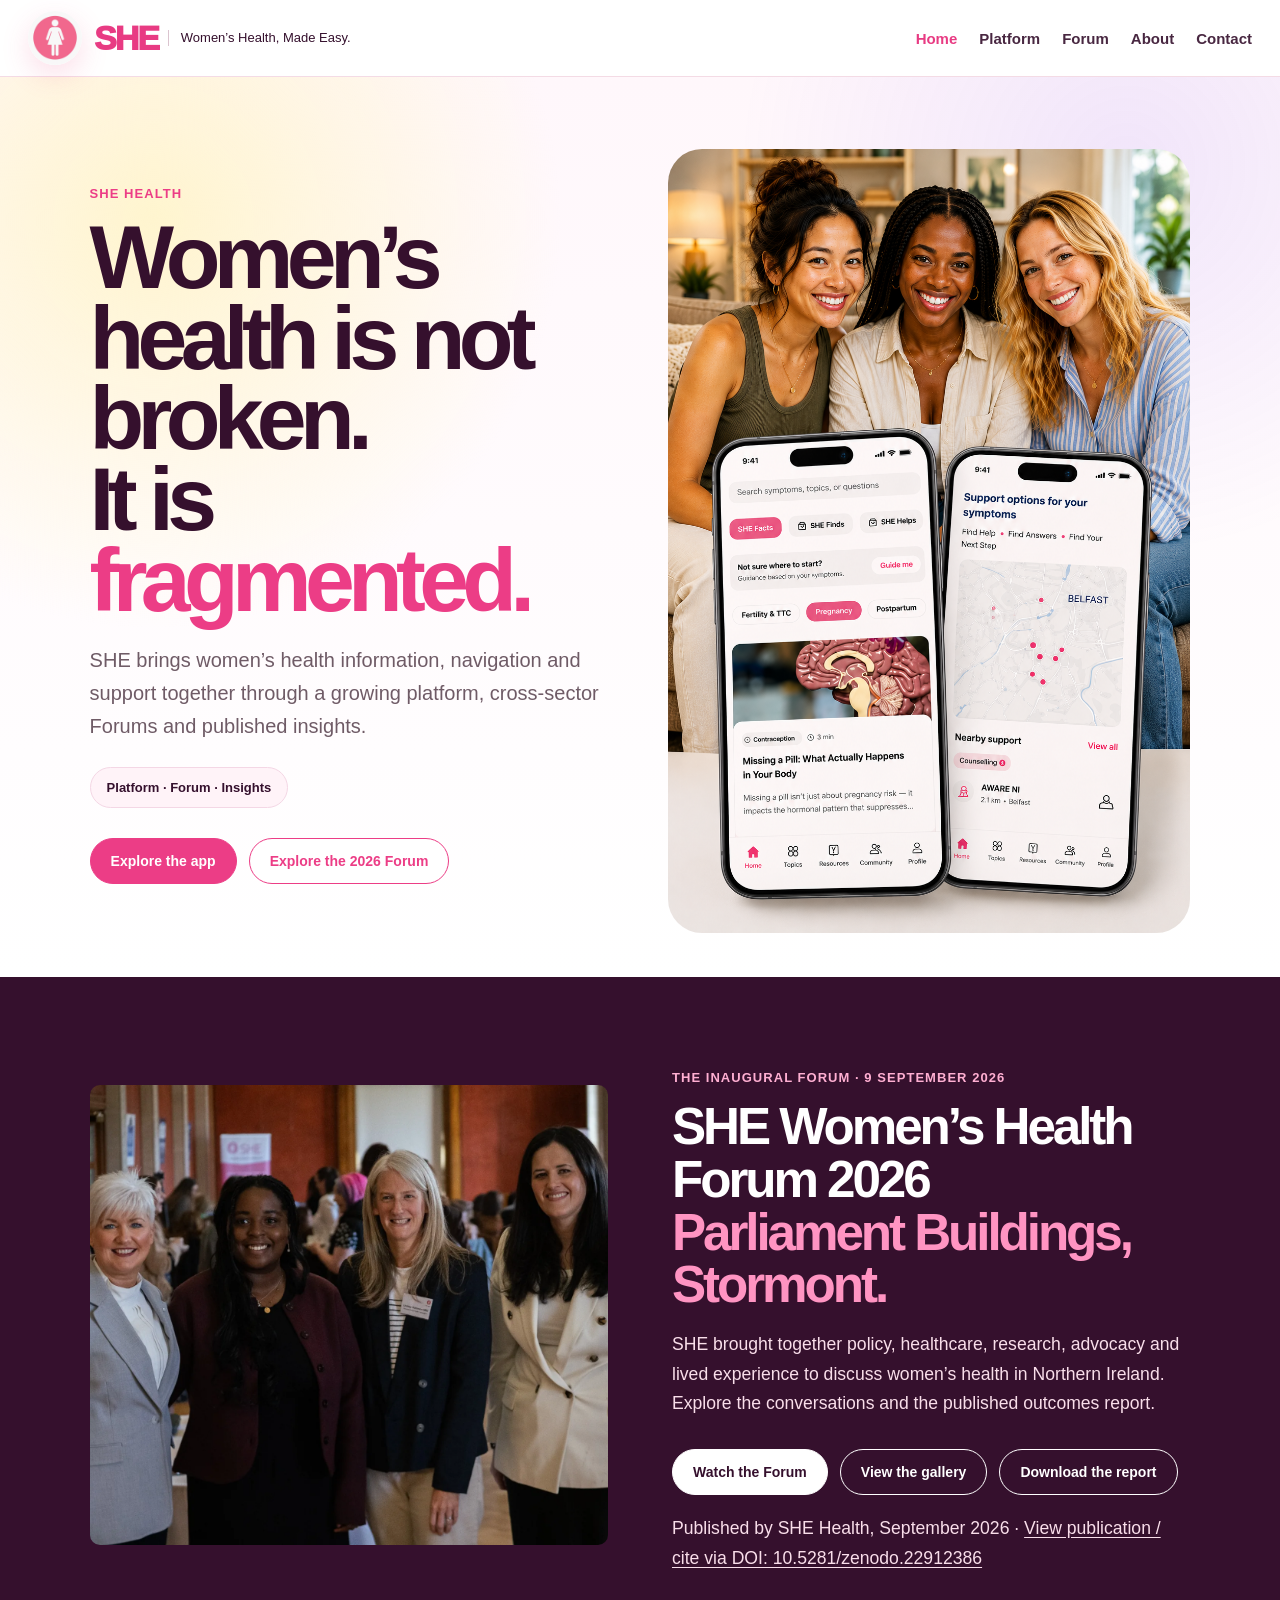
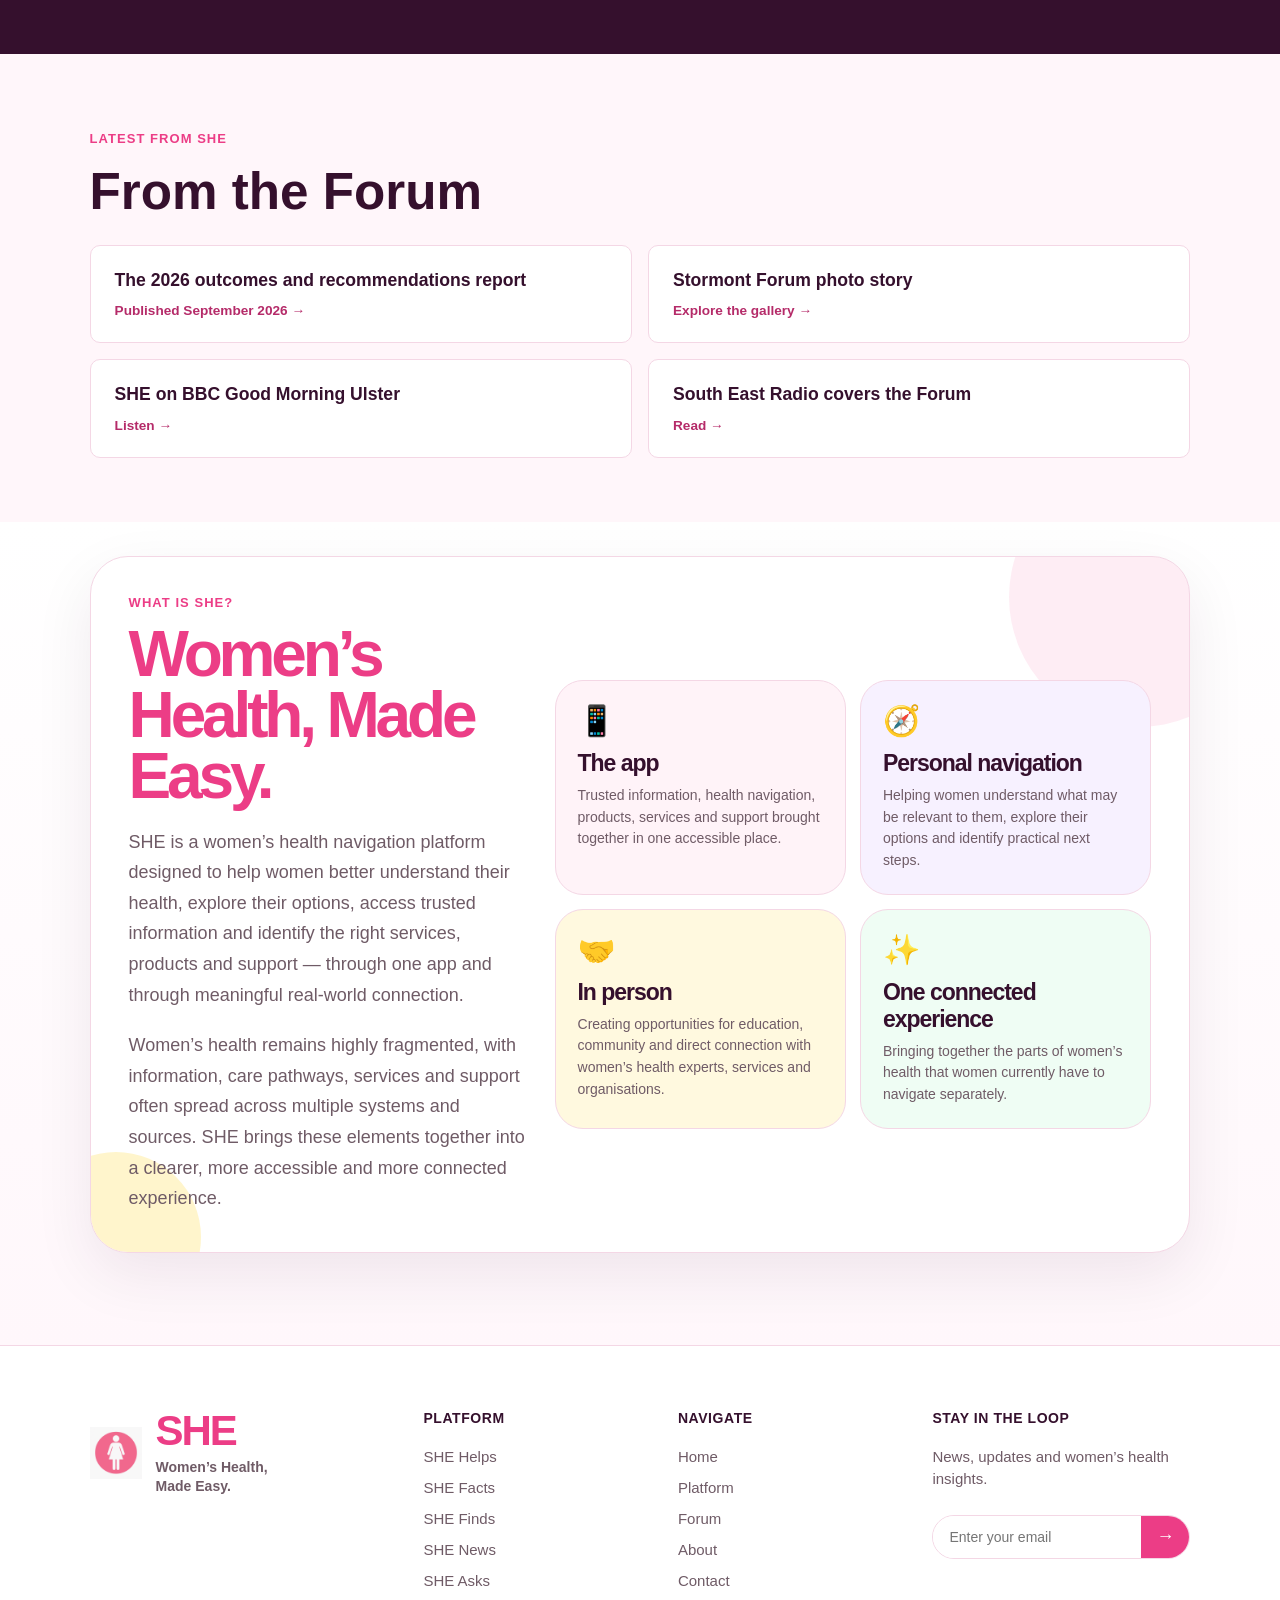
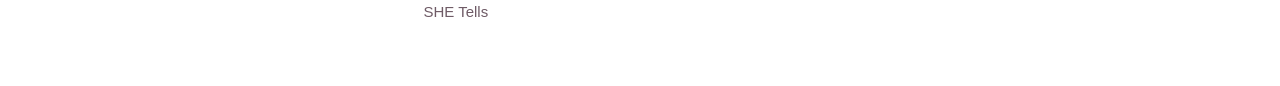
==== commit de0c8ed7: "Add Zenodo DOI and suggested citation" ====
--- a/index.html
+++ b/index.html
@@ -9,7 +9,7 @@
 
 <link rel="stylesheet" href="style.css">
 <link rel="stylesheet" href="css/global.css">
-<link rel="stylesheet" href="css/home-forum.css">
+<link rel="stylesheet" href="css/home-forum.css?v=20260923-doi">
 
 <style>
 :root{
@@ -585,7 +585,7 @@
   }
 }
 </style>
-<link rel="stylesheet" href="css/site-nav.css?v=20260923"></head>
+<link rel="stylesheet" href="css/site-nav.css?v=20260923c"></head>
 
 <body>
 
@@ -631,7 +631,7 @@
   </div>
 </section>
 
-<section class="home-forum"><div class="home-forum-inner"><div class="home-forum-photo"><img src="media/dsc03332.webp" alt="Delegates at the SHE Women’s Health Forum in the Long Gallery" loading="lazy"></div><div class="home-forum-copy"><p class="home-kicker">The inaugural Forum · 9 September 2026</p><h2>SHE Women’s Health Forum 2026<br><span>Parliament Buildings, Stormont.</span></h2><p>SHE brought together policy, healthcare, research, advocacy and lived experience to discuss women’s health in Northern Ireland. Explore the conversations and the published outcomes report.</p><div class="home-actions"><a class="home-btn" href="forum.html#watch">Watch the Forum</a><a class="home-btn secondary" href="forum.html#gallery">View the gallery</a><a class="home-btn secondary" href="media/she-forum-2026-report.pdf?v=20260923">Read the report</a></div></div></div></section><section class="home-latest"><div class="home-latest-inner"><p class="home-kicker">Latest from SHE</p><h2>From the Forum</h2><div><a href="forum.html#report">The 2026 outcomes and recommendations report <span>Published September 2026 →</span></a><a href="forum.html#gallery">Stormont Forum photo story <span>Explore the gallery →</span></a><a href="https://www.bbc.co.uk/programmes/m003177g" target="_blank" rel="noopener">SHE on BBC Good Morning Ulster <span>Listen →</span></a><a href="https://www.southeastradio.ie/news/wexford/enniscorthy-woman-brings-womens-health-to-the-heart-of-stormont/" target="_blank" rel="noopener">South East Radio covers the Forum <span>Read →</span></a></div></div></section><section class="what-is-she">
+<section class="home-forum"><div class="home-forum-inner"><div class="home-forum-photo"><img src="media/dsc03332.webp" alt="Delegates at the SHE Women’s Health Forum in the Long Gallery" loading="lazy"></div><div class="home-forum-copy"><p class="home-kicker">The inaugural Forum · 9 September 2026</p><h2>SHE Women’s Health Forum 2026<br><span>Parliament Buildings, Stormont.</span></h2><p>SHE brought together policy, healthcare, research, advocacy and lived experience to discuss women’s health in Northern Ireland. Explore the conversations and the published outcomes report.</p><div class="home-actions"><a class="home-btn" href="forum.html#watch">Watch the Forum</a><a class="home-btn secondary" href="forum.html#gallery">View the gallery</a><a class="home-btn secondary" href="media/she-forum-2026-report.pdf?v=20260923-final" download="SHE-Womens-Health-Forum-2026-Report.pdf">Download the report</a></div><p class="home-report-doi">Published by SHE Health, September 2026 · <a href="https://doi.org/10.5281/zenodo.22912386" target="_blank" rel="noopener noreferrer">View publication / cite via DOI: 10.5281/zenodo.22912386</a></p></div></div></section><section class="home-latest"><div class="home-latest-inner"><p class="home-kicker">Latest from SHE</p><h2>From the Forum</h2><div><a href="forum.html#report">The 2026 outcomes and recommendations report <span>Published September 2026 →</span></a><a href="forum.html#gallery">Stormont Forum photo story <span>Explore the gallery →</span></a><a href="https://www.bbc.co.uk/programmes/m003177g" target="_blank" rel="noopener">SHE on BBC Good Morning Ulster <span>Listen →</span></a><a href="https://www.southeastradio.ie/news/wexford/enniscorthy-woman-brings-womens-health-to-the-heart-of-stormont/" target="_blank" rel="noopener">South East Radio covers the Forum <span>Read →</span></a></div></div></section><section class="what-is-she">
   <div class="what-card">
 
     <div class="what-copy">
--- a/css/home-forum.css
+++ b/css/home-forum.css
@@ -1 +1,3 @@
 .home-forum{padding:5rem 7%;background:#35102d;color:#fff}.home-forum-inner{max-width:1180px;margin:auto;display:grid;grid-template-columns:1fr 1fr;gap:4rem;align-items:center}.home-forum-photo img{display:block;width:100%;height:460px;object-fit:cover;border-radius:10px}.home-forum .home-kicker{color:#ffafd2}.home-forum h2{font-size:clamp(2.6rem,4vw,4.8rem);line-height:1.03;letter-spacing:-.06em;margin:0}.home-forum h2 span{color:#ff94c2}.home-forum p:not(.home-kicker){font-size:1.1rem;line-height:1.7;color:#f9deea}.home-forum .home-btn{background:#fff;color:#35102d;border-color:#fff}.home-forum .home-btn.secondary{background:transparent;color:#fff}.home-latest{padding:4rem 7%;background:#fff6fa}.home-latest-inner{max-width:1180px;margin:auto}.home-latest h2{font-size:clamp(2rem,4vw,3.5rem);margin:0 0 1.5rem}.home-latest-inner>div{display:grid;grid-template-columns:1fr 1fr;gap:1rem}.home-latest a{background:white;border:1px solid #f4d7e5;border-radius:10px;padding:1.5rem;font-weight:800;font-size:1.1rem}.home-latest a span{display:block;font-size:.85rem;color:#b52b69;margin-top:.8rem}@media(max-width:800px){.home-forum-inner,.home-latest-inner>div{grid-template-columns:1fr}.home-forum-photo img{height:330px}}
+
+.home-report-doi{font-size:.87rem;margin:1.15rem 0 0;line-height:1.5}.home-report-doi a{color:inherit;text-decoration:underline;text-underline-offset:3px}
